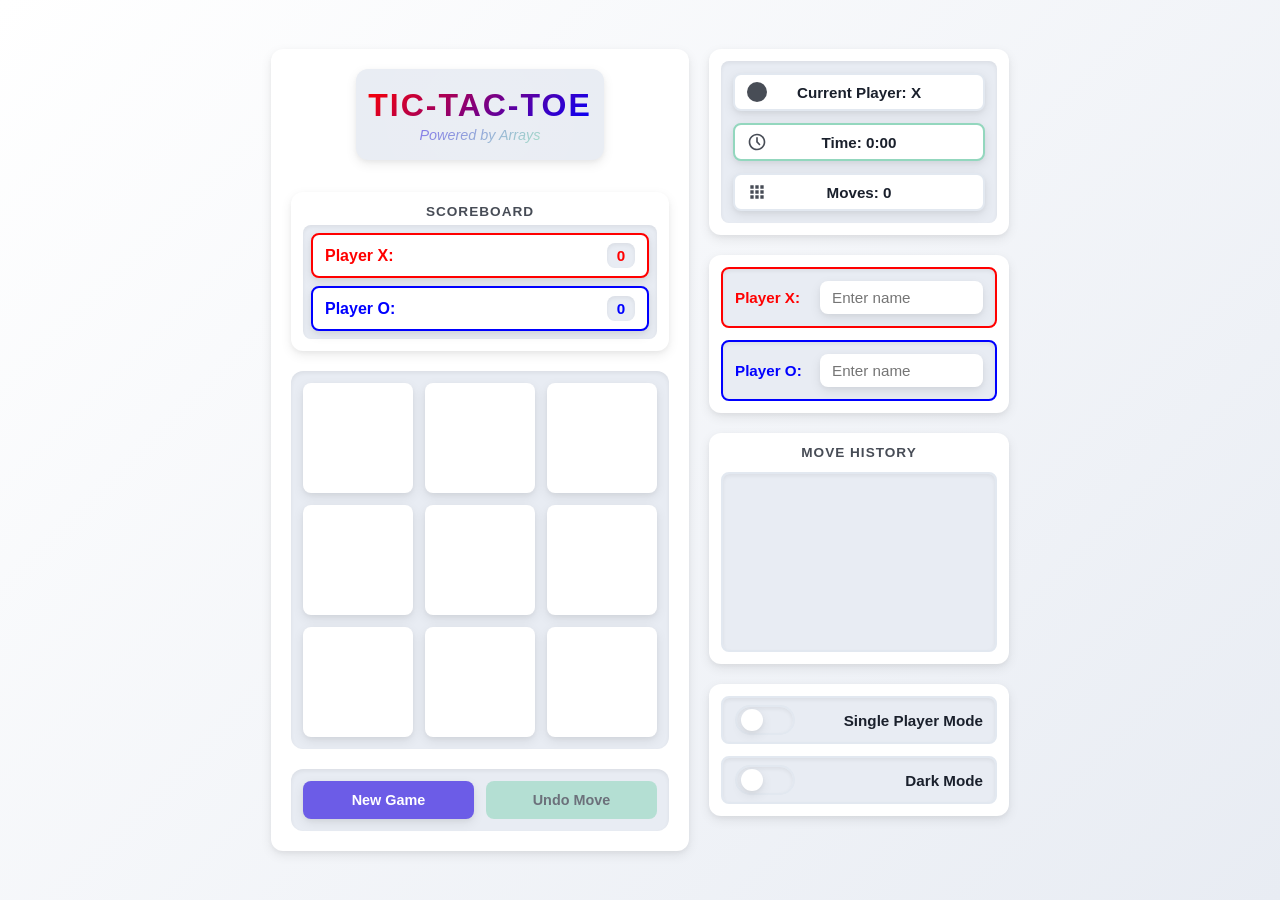
==== index.html @ 185754fc "Add files via upload" ====
<!DOCTYPE html>
<html lang="en">
<head>
    <meta charset="UTF-8">
    <meta name="viewport" content="width=device-width, initial-scale=1.0">
    <title>Modern Tic-Tac-Toe</title>
    <link rel="stylesheet" href="styles.css">
</head>
<body>
    <div class="container">
        <div class="game-area">
            <div class="title-container">
                <h1>TIC-TAC-TOE</h1>
                <p class="subtitle">Powered by Arrays</p>
            </div>
            
            <div class="player-info">
                <div class="score-board">
                    <h2 class="score-title">SCOREBOARD</h2>
                    <div class="score-container">
                        <div class="score x-score">X: <span id="x-score">0</span></div>
                        <div class="score o-score">O: <span id="o-score">0</span></div>
                    </div>
                </div>
            </div>

            <div class="game-board">
                <div class="board-row">
                    <button class="cell" data-index="0"></button>
                    <button class="cell" data-index="1"></button>
                    <button class="cell" data-index="2"></button>
                </div>
                <div class="board-row">
                    <button class="cell" data-index="3"></button>
                    <button class="cell" data-index="4"></button>
                    <button class="cell" data-index="5"></button>
                </div>
                <div class="board-row">
                    <button class="cell" data-index="6"></button>
                    <button class="cell" data-index="7"></button>
                    <button class="cell" data-index="8"></button>
                </div>
            </div>

            <div class="game-controls">
                <div class="control-buttons">
                    <button id="new-game" class="control-btn">New Game</button>
                    <button id="undo-move" class="control-btn" disabled>Undo Move</button>
                </div>
            </div>
        </div>

        <div class="side-panel">
            <div class="game-status">
                <div class="game-info">
                    <div id="current-player">Current Player: X</div>
                    <div id="timer">Time: 0:00</div>
                    <div id="moves">Moves: 0</div>
                </div>
            </div>

            <div class="player-names">
                <div class="player-input">
                    <label for="player-x">Player X:</label>
                    <input type="text" id="player-x" placeholder="Enter name">
                </div>
                <div class="player-input">
                    <label for="player-o">Player O:</label>
                    <input type="text" id="player-o" placeholder="Enter name">
                </div>
            </div>

            <div class="move-history">
                <h2>Move History</h2>
                <div id="history-text" class="history-container"></div>
            </div>

            <div class="game-mode">
                <div class="mode-switch">
                    <label class="switch">
                        <input type="checkbox" id="single-player-mode">
                        <span class="slider"></span>
                    </label>
                    <span>Single Player Mode</span>
                </div>
                <div class="mode-switch">
                    <label class="switch">
                        <input type="checkbox" id="theme-toggle">
                        <span class="slider"></span>
                    </label>
                    <span>Dark Mode</span>
                </div>
            </div>
        </div>
    </div>
    <script src="game.js"></script>
</body>
</html>
---- styles.css ----
:root {
    /* Light theme variables */
    --x-color: #FF0000; /* Bright Red */
    --o-color: #0000FF; /* Bright Blue */
    --bg-color: #E8ECF3;
    --frame-color: #FFFFFF;
    --text-color: #1A202C;
    --button-color: #6C5CE7;
    --button-hover: #5D4ED6;
    --accent-color: #93D7BE;
    --border-color: #E2E8F0;
    --shadow-color: rgba(108, 92, 231, 0.2);
    
    /* Spacing */
    --spacing-xs: 4px;
    --spacing-sm: 8px;
    --spacing-md: 12px;
    --spacing-lg: 16px;
    --spacing-xl: 20px;
    
    /* Borders */
    --border-width: 2px;
    --border-radius: 12px;
    --border-radius-sm: 8px;
    --border-radius-lg: 16px;
    
    /* Shadows with more depth */
    --shadow-main: 0 4px 12px rgba(0, 0, 0, 0.08), 0 2px 4px rgba(0, 0, 0, 0.04);
    --shadow-inner: inset 0 2px 4px rgba(0, 0, 0, 0.06);
    --shadow-hover: 0 6px 15px rgba(0, 0, 0, 0.1), 0 3px 6px rgba(0, 0, 0, 0.05);
    
    /* Other */
    --gradient-main: linear-gradient(135deg, var(--frame-color), var(--bg-color));
    --transition-main: all 0.3s ease;
}

[data-theme="dark"] {
    --bg-color: #0F172A;
    --frame-color: #1E293B;
    --text-color: #F8FAFC;
    --button-color: #6366F1;
    --button-hover: #4F46E5;
    --accent-color: #475569;
    --border-color: #334155;
    --shadow-color: rgba(0, 0, 0, 0.3);
    --shadow-main: 0 8px 20px var(--shadow-color);
    --shadow-inner: inset 0 2px 4px rgba(255, 255, 255, 0.05);
    --gradient-main: linear-gradient(135deg, var(--frame-color), var(--bg-color));
}

* {
    margin: 0;
    padding: 0;
    box-sizing: border-box;
    font-family: 'Helvetica', sans-serif;
}

body {
    background: var(--gradient-main);
    min-height: 100vh;
    display: flex;
    justify-content: center;
    align-items: center;
    padding: 20px;
    color: var(--text-color);
}

.container {
    display: flex;
    gap: var(--spacing-xl);
    padding: var(--spacing-xl);
}

/* Main Game Area */
.game-area {
    flex: 1;
    background-color: var(--frame-color);
    padding: var(--spacing-xl);
    border-radius: var(--border-radius);
    box-shadow: var(--shadow-main);
    display: flex;
    flex-direction: column;
    align-items: center;
    gap: var(--spacing-xl);
    min-width: 0;
}

/* Side Panel */
.side-panel {
    width: 300px;
    display: flex;
    flex-direction: column;
    gap: var(--spacing-xl);
    position: sticky;
    top: var(--container-padding);
}

.game-status, .move-history, .player-names {
    background: var(--frame-color);
    border-radius: var(--border-radius);
    padding: var(--spacing-md);
    box-shadow: var(--shadow-main);
}

/* Title Section */
.title-container {
    text-align: center;
    position: relative;
    padding: var(--spacing-lg) var(--spacing-md);
    margin-bottom: var(--spacing-md);
    background: var(--bg-color);
    border-radius: var(--border-radius);
    box-shadow: var(--shadow-main);
    overflow: hidden;
}

h1 {
    font-size: 2em;
    font-weight: 800;
    position: relative;
    text-transform: uppercase;
    margin: 0;
    padding: 2px 0;
    color: var(--text-color);
    letter-spacing: 2px;
    background: linear-gradient(135deg, var(--x-color), var(--o-color));
    -webkit-background-clip: text;
    background-clip: text;
    -webkit-text-fill-color: transparent;
    animation: gradient-move 5s ease infinite alternate;
}

.subtitle {
    font-size: 0.9em;
    font-style: italic;
    font-weight: 500;
    margin-top: var(--spacing-xxs);
    color: var(--text-color);
    opacity: 0.8;
    position: relative;
    display: inline-block;
    background: linear-gradient(135deg, var(--button-color), var(--accent-color));
    -webkit-background-clip: text;
    background-clip: text;
    -webkit-text-fill-color: transparent;
    animation: subtitle-fade 3s ease-in-out infinite alternate;
}

.title-container::before {
    content: '';
    position: absolute;
    top: -50%;
    left: -50%;
    width: 200%;
    height: 200%;
    background: radial-gradient(circle, rgba(255,255,255,0.1), transparent);
    animation: rotate-bg 10s linear infinite;
}

@keyframes gradient-move {
    0% { background-position: 0% 50%; }
    100% { background-position: 100% 50%; }
}

@keyframes rotate-bg {
    0% { transform: rotate(0deg); }
    100% { transform: rotate(360deg); }
}

@keyframes subtitle-fade {
    0% { opacity: 0.6; }
    100% { opacity: 1; }
}

/* Player Info Section */
.player-info {
    display: flex;
    flex-direction: column;
    gap: var(--panel-gap);
    width: 100%;
    max-width: 380px;
    align-items: center;
}

/* Player Names Section */
.player-names {
    display: flex;
    flex-direction: column;
    gap: var(--spacing-md);
    padding: var(--spacing-md);
    background: var(--frame-color);
    border-radius: var(--border-radius);
    box-shadow: var(--shadow-main);
}

.player-input {
    display: flex;
    align-items: center;
    padding: var(--spacing-md);
    background: var(--bg-color);
    border-radius: var(--border-radius-sm);
    box-shadow: var(--shadow-inner);
    border: 2px solid transparent;
    transition: var(--transition-main);
}

.player-input:first-child {
    border-color: var(--x-color);
}

.player-input:last-child {
    border-color: var(--o-color);
}

.player-input label {
    white-space: nowrap;
    font-weight: 600;
    min-width: 85px;
    font-size: 0.95em;
}

.player-input:first-child label {
    color: var(--x-color);
}

.player-input:last-child label {
    color: var(--o-color);
}

.player-input input {
    flex: 1;
    padding: var(--spacing-sm) var(--spacing-md);
    border: none;
    border-radius: var(--border-radius-sm);
    outline: none;
    transition: var(--transition-main);
    background-color: var(--frame-color);
    color: var(--text-color);
    font-size: 0.95em;
    min-width: 0;
    box-shadow: var(--shadow-main);
}

.player-input input:focus {
    box-shadow: 0 0 0 2px var(--button-color);
}

.player-input:first-child input:focus {
    box-shadow: 0 0 0 2px var(--x-color);
}

.player-input:last-child input:focus {
    box-shadow: 0 0 0 2px var(--o-color);
}

/* Score Board */
.score-board {
    background: var(--frame-color);
    border-radius: var(--border-radius);
    padding: var(--spacing-md);
    box-shadow: var(--shadow-main);
    width: 100%;
    max-width: 380px;
}

.score-title {
    text-align: center;
    font-size: 0.85em;
    font-weight: 600;
    margin-bottom: 6px;
    letter-spacing: 1px;
    color: var(--text-color);
    opacity: 0.8;
    text-transform: uppercase;
}

.score-container {
    display: flex;
    flex-direction: column;
    gap: var(--spacing-sm);
    background: var(--bg-color);
    padding: var(--spacing-sm);
    border-radius: var(--border-radius-sm);
    box-shadow: var(--shadow-inner);
}

.score {
    padding: var(--spacing-sm) var(--spacing-md);
    border-radius: var(--border-radius-sm);
    font-size: 16px;
    font-weight: bold;
    text-align: center;
    transition: var(--transition-main);
    background: #FFFFFF;
    box-shadow: var(--shadow-main);
    display: flex;
    align-items: center;
    justify-content: space-between;
    gap: var(--spacing-md);
    border: 2px solid;
}

.score span {
    background: var(--bg-color);
    padding: var(--spacing-xs) var(--spacing-sm);
    border-radius: var(--border-radius-sm);
    min-width: 28px;
    font-size: 0.95em;
    box-shadow: var(--shadow-inner);
}

.x-score {
    color: var(--x-color);
    border-color: var(--x-color);
}

.o-score {
    color: var(--o-color);
    border-color: var(--o-color);
}

.x-score:hover, .o-score:hover {
    transform: translateY(-1px);
    box-shadow: var(--shadow-hover);
}

/* Game Board */
.game-board {
    display: flex;
    flex-direction: column;
    gap: var(--spacing-md);
    width: 100%;
    max-width: 380px;
    padding: var(--spacing-md);
    background: var(--bg-color);
    border-radius: var(--border-radius);
    box-shadow: var(--shadow-inner);
}

.board-row {
    display: flex;
    gap: var(--spacing-md);
    justify-content: center;
}

.cell {
    width: 110px;
    height: 110px;
    border: none;
    background-color: var(--frame-color);
    border-radius: var(--border-radius-sm);
    font-size: 42px;
    font-weight: bold;
    cursor: pointer;
    transition: var(--transition-main);
    box-shadow: var(--shadow-main);
}

.cell:hover {
    transform: translateY(-2px);
    box-shadow: var(--shadow-hover);
    background-color: #FFFFFF;
    border: 2px solid var(--button-color);
}

.cell.x {
    color: var(--x-color);
    background: linear-gradient(135deg, #FFE8E8, #FFF);
    border: 2px solid var(--x-color);
}

.cell.o {
    color: var(--o-color);
    background: linear-gradient(135deg, #E8FFF8, #FFF);
    border: 2px solid var(--o-color);
}

/* Game Controls */
.game-controls {
    width: 100%;
    max-width: 380px;
    padding: var(--spacing-md);
    background: var(--bg-color);
    border-radius: var(--border-radius);
    box-shadow: var(--shadow-inner);
}

.control-buttons {
    display: grid;
    grid-template-columns: repeat(2, 1fr);
    gap: var(--spacing-md);
    width: 100%;
}

.control-btn {
    padding: var(--spacing-sm) var(--spacing-md);
    border: none;
    border-radius: var(--border-radius-sm);
    background-color: var(--button-color);
    color: white;
    font-weight: 600;
    cursor: pointer;
    transition: var(--transition-main);
    box-shadow: var(--shadow-main);
    width: 100%;
    text-align: center;
    white-space: nowrap;
    font-size: 0.9em;
    height: 38px;
    display: flex;
    align-items: center;
    justify-content: center;
}

.control-btn:nth-child(2) {
    background-color: var(--accent-color);
    color: var(--text-color);
}

.control-btn:hover:not(:disabled) {
    transform: translateY(-2px);
    box-shadow: var(--shadow-hover);
    background: var(--button-hover);
}

.control-btn:nth-child(2):hover:not(:disabled) {
    background: var(--accent-color);
    opacity: 0.9;
}

.control-btn:disabled {
    background: var(--accent-color);
    cursor: not-allowed;
    transform: none;
    box-shadow: none;
    opacity: 0.6;
}

/* Game Info */
.game-info {
    display: grid;
    grid-template-columns: 1fr;
    gap: var(--spacing-md);
    padding: var(--spacing-md);
    background: var(--bg-color);
    border-radius: var(--border-radius-sm);
    box-shadow: var(--shadow-inner);
}

#current-player, #timer, #moves {
    padding: var(--spacing-md);
    border-radius: var(--border-radius-sm);
    background: var(--frame-color);
    box-shadow: var(--shadow-main);
    font-weight: 600;
    color: var(--text-color);
    transition: var(--transition-main);
    font-size: 0.95em;
    text-align: center;
    height: 38px;
    display: flex;
    align-items: center;
    justify-content: center;
    gap: var(--spacing-md);
    border: 2px solid var(--border-color);
    position: relative;
}

#current-player::before {
    content: "";
    width: 20px;
    height: 20px;
    background-color: var(--button-color);
    border-radius: 50%;
    opacity: 0.8;
    position: absolute;
    left: var(--spacing-md);
}

#timer::before {
    content: "";
    width: 20px;
    height: 20px;
    background: var(--button-color);
    -webkit-mask: url('data:image/svg+xml,<svg xmlns="http://www.w3.org/2000/svg" viewBox="0 0 24 24"><path d="M12 2C6.5 2 2 6.5 2 12s4.5 10 10 10 10-4.5 10-10S17.5 2 12 2zm0 18c-4.4 0-8-3.6-8-8s3.6-8 8-8 8 3.6 8 8-3.6 8-8 8zm1-8.5V7c0-.6-.4-1-1-1s-1 .4-1 1v5c0 .3.1.5.3.7l3 3c.2.2.4.3.7.3.3 0 .5-.1.7-.3.4-.4.4-1 0-1.4L13 11.5z"/></svg>') center/contain;
    mask: url('data:image/svg+xml,<svg xmlns="http://www.w3.org/2000/svg" viewBox="0 0 24 24"><path d="M12 2C6.5 2 2 6.5 2 12s4.5 10 10 10 10-4.5 10-10S17.5 2 12 2zm0 18c-4.4 0-8-3.6-8-8s3.6-8 8-8 8 3.6 8 8-3.6 8-8 8zm1-8.5V7c0-.6-.4-1-1-1s-1 .4-1 1v5c0 .3.1.5.3.7l3 3c.2.2.4.3.7.3.3 0 .5-.1.7-.3.4-.4.4-1 0-1.4L13 11.5z"/></svg>') center/contain;
    opacity: 0.8;
    position: absolute;
    left: var(--spacing-md);
}

#moves::before {
    content: "";
    width: 20px;
    height: 20px;
    background: var(--button-color);
    -webkit-mask: url('data:image/svg+xml,<svg xmlns="http://www.w3.org/2000/svg" viewBox="0 0 24 24"><path d="M4 4h4v4H4V4zm6 0h4v4h-4V4zm6 0h4v4h-4V4zM4 10h4v4H4v-4zm6 0h4v4h-4v-4zm6 0h4v4h-4v-4zM4 16h4v4H4v-4zm6 0h4v4h-4v-4zm6 0h4v4h-4v-4z"/></svg>') center/contain;
    mask: url('data:image/svg+xml,<svg xmlns="http://www.w3.org/2000/svg" viewBox="0 0 24 24"><path d="M4 4h4v4H4V4zm6 0h4v4h-4V4zm6 0h4v4h-4V4zM4 10h4v4H4v-4zm6 0h4v4h-4v-4zm6 0h4v4h-4v-4zM4 16h4v4H4v-4zm6 0h4v4h-4v-4zm6 0h4v4h-4v-4z"/></svg>') center/contain;
    opacity: 0.8;
    position: absolute;
    left: var(--spacing-md);
}

#current-player.x-turn::before {
    background-color: var(--x-color);
    opacity: 1;
}

#current-player.o-turn::before {
    background-color: var(--o-color);
    opacity: 1;
}

/* Dark mode adjustments */
[data-theme="dark"] #current-player,
[data-theme="dark"] #timer,
[data-theme="dark"] #moves {
    background: var(--bg-color);
    border-color: var(--border-color);
}

[data-theme="dark"] #current-player.x-turn {
    border-color: var(--x-color);
}

[data-theme="dark"] #current-player.o-turn {
    border-color: var(--o-color);
}

/* Move History */
.move-history h2 {
    color: var(--text-color);
    margin-bottom: 10px;
    text-align: center;
    font-size: 0.85em;
    font-weight: 600;
    letter-spacing: 1px;
    text-transform: uppercase;
    opacity: 0.8;
}

.history-container {
    height: 180px;
    overflow-y: auto;
    padding: var(--spacing-md);
    background: var(--bg-color);
    border-radius: var(--border-radius-sm);
    box-shadow: var(--shadow-inner);
    margin-top: var(--spacing-md);
    white-space: pre-line;
    line-height: 1.5;
    font-size: 0.9em;
    min-height: 180px;
    border: 2px solid var(--border-color);
}

/* Switch Styles */
.switch {
    position: relative;
    display: inline-block;
    width: 60px;
    height: 30px;
}

.switch input {
    opacity: 0;
    width: 0;
    height: 0;
}

.slider {
    position: absolute;
    cursor: pointer;
    top: 0;
    left: 0;
    right: 0;
    bottom: 0;
    background: var(--bg-color);
    transition: .4s;
    border-radius: 34px;
    box-shadow: var(--shadow-inner);
    border: 2px solid var(--border-color);
}

.slider:before {
    position: absolute;
    content: "";
    height: 22px;
    width: 22px;
    left: 4px;
    background: var(--frame-color);
    transition: .4s;
    border-radius: 50%;
    box-shadow: var(--shadow-main);
    font-size: 16px;
    text-align: center;
    line-height: 22px;
    top: 50%;
    transform: translateY(-50%);
}

input:checked + .slider {
    background: linear-gradient(135deg, var(--button-color), var(--button-hover));
    border-color: var(--button-color);
}

input:checked + .slider:before {
    transform: translate(26px, -50%);
    content: "";
}

/* Responsive Design */
@media (max-width: 1024px) {
    .container {
        flex-direction: column;
        align-items: center;
        gap: var(--spacing-lg);
        padding: var(--spacing-lg);
    }
    
    .side-panel {
        width: 100%;
        max-width: 380px;
    }
    
    .game-area {
        width: 100%;
        max-width: 380px;
    }
}

@media (max-width: 480px) {
    :root {
        --spacing-xl: 14px;
        --spacing-lg: 12px;
        --spacing-md: 8px;
        --spacing-sm: 4px;
        --spacing-xs: 2px;
    }
    
    body {
        padding: 10px;
    }
    
    .container {
        padding: var(--spacing-md);
        gap: var(--spacing-md);
    }
    
    .cell {
        width: 80px;
        height: 80px;
        font-size: 32px;
    }

    h1 {
        font-size: 1.5em;
    }

    .subtitle {
        font-size: 0.8em;
    }

    .mode-switch {
        height: 42px;
        font-size: 0.9em;
    }

    .player-input {
        flex-direction: column;
        align-items: flex-start;
        gap: var(--spacing-xs);
    }

    .player-input label {
        min-width: auto;
    }

    .player-input input {
        width: 100%;
    }

    .control-btn {
        height: 34px;
        font-size: 0.85em;
    }

    .history-container {
        height: 150px;
        min-height: 150px;
    }
}

@media (max-width: 360px) {
    .cell {
        width: 70px;
        height: 70px;
        font-size: 28px;
    }

    .control-buttons {
        grid-template-columns: 1fr;
    }

    .score {
        font-size: 14px;
    }

    #current-player, #timer, #moves {
        font-size: 0.85em;
        height: 34px;
    }
}

/* Touch device optimizations */
@media (hover: none) {
    .cell:hover {
        transform: none;
        box-shadow: var(--shadow-main);
    }

    .control-btn:hover:not(:disabled) {
        transform: none;
    }
}

.theme-switch {
    display: flex;
    align-items: center;
    gap: 10px;
    margin-bottom: 10px;
}

.theme-switch span {
    color: var(--text-color);
    font-size: 14px;
}

/* Dark mode specific overrides */
[data-theme="dark"] .cell {
    background-color: #334155;
}

[data-theme="dark"] .cell:hover {
    background-color: #475569;
}

[data-theme="dark"] .cell.x {
    background: linear-gradient(135deg, rgba(255, 0, 0, 0.15), #334155);
}

[data-theme="dark"] .cell.o {
    background: linear-gradient(135deg, rgba(0, 0, 255, 0.15), #334155);
}

[data-theme="dark"] .player-input input {
    background-color: #334155;
    border-color: #475569;
    color: #F8FAFC;
}

[data-theme="dark"] .player-input input:hover,
[data-theme="dark"] .player-input input:focus {
    background-color: #475569;
    border-color: var(--button-color);
}

[data-theme="dark"] .history-container {
    background-color: #334155;
    color: #F8FAFC;
}

[data-theme="dark"] h1 {
    background: linear-gradient(135deg, #F8FAFC, #CBD5E1);
    -webkit-background-clip: text;
    background-clip: text;
    -webkit-text-fill-color: transparent;
}

[data-theme="dark"] .game-info {
    background-color: #1E293B;
}

[data-theme="dark"] #current-player,
[data-theme="dark"] #timer {
    background-color: #334155;
    border-color: #475569;
    color: #F8FAFC;
}

[data-theme="dark"] .score {
    background-color: #334155;
}

[data-theme="dark"] .score span {
    background: linear-gradient(135deg, #475569, #334155);
    color: #F8FAFC;
}

.game-status {
    display: flex;
    flex-direction: column;
    gap: var(--spacing-md);
    padding: var(--spacing-md);
    background: var(--frame-color);
    border-radius: var(--border-radius);
    box-shadow: var(--shadow-main);
}

.game-info {
    display: flex;
    flex-direction: column;
    gap: var(--spacing-md);
    padding: var(--spacing-md);
    background: var(--bg-color);
    border-radius: var(--border-radius-sm);
    box-shadow: var(--shadow-inner);
}

.game-mode {
    background: var(--frame-color);
    border-radius: var(--border-radius);
    padding: var(--spacing-md);
    box-shadow: var(--shadow-main);
    display: flex;
    flex-direction: column;
    gap: var(--spacing-md);
}

.mode-switch {
    display: flex;
    align-items: center;
    justify-content: space-between;
    padding: var(--spacing-md);
    background: var(--bg-color);
    border-radius: var(--border-radius-sm);
    box-shadow: var(--shadow-inner);
    color: var(--text-color);
    font-weight: 600;
    font-size: 0.95em;
    position: relative;
    overflow: hidden;
    border: 2px solid var(--border-color);
    height: 48px;
}

[data-theme="dark"] .mode-switch {
    background: var(--bg-color);
    border-color: var(--button-color);
    color: var(--text-color);
}

#current-player, #timer {
    padding: var(--spacing-md);
    border-radius: var(--border-radius-sm);
    background: var(--frame-color);
    box-shadow: var(--shadow-main);
    font-weight: 600;
    color: var(--text-color);
    transition: var(--transition-main);
    font-size: 0.95em;
    text-align: center;
    height: 38px;
    display: flex;
    align-items: center;
    justify-content: center;
    border: 2px solid var(--border-color);
}

#current-player.x-turn {
    border-color: var(--x-color);
    color: var(--x-color);
}

#current-player.o-turn {
    border-color: var(--o-color);
    color: var(--o-color);
}

#timer {
    border-color: var(--accent-color);
    color: var(--text-color);
}

/* Dark mode adjustments */
[data-theme="dark"] .mode-switch {
    background: var(--bg-color);
    border-color: var(--button-color);
}

[data-theme="dark"] #current-player,
[data-theme="dark"] #timer {
    background: var(--bg-color);
    color: var(--text-color);
}

[data-theme="dark"] #current-player.x-turn {
    color: var(--x-color);
}

[data-theme="dark"] #current-player.o-turn {
    color: var(--o-color);
}

/* Dark mode adjustments */
[data-theme="dark"] .mode-switch,
[data-theme="dark"] #current-player,
[data-theme="dark"] #timer,
[data-theme="dark"] .history-container {
    background: var(--bg-color);
    border-color: var(--border-color);
}

[data-theme="dark"] .slider {
    background: var(--bg-color);
    border-color: var(--border-color);
}

#current-player::before, #timer::before, #moves::before {
    background-color: var(--text-color);
}

[data-theme="dark"] .subtitle {
    background: linear-gradient(135deg, #6366F1, #475569);
    -webkit-background-clip: text;
    background-clip: text;
    -webkit-text-fill-color: transparent;
}
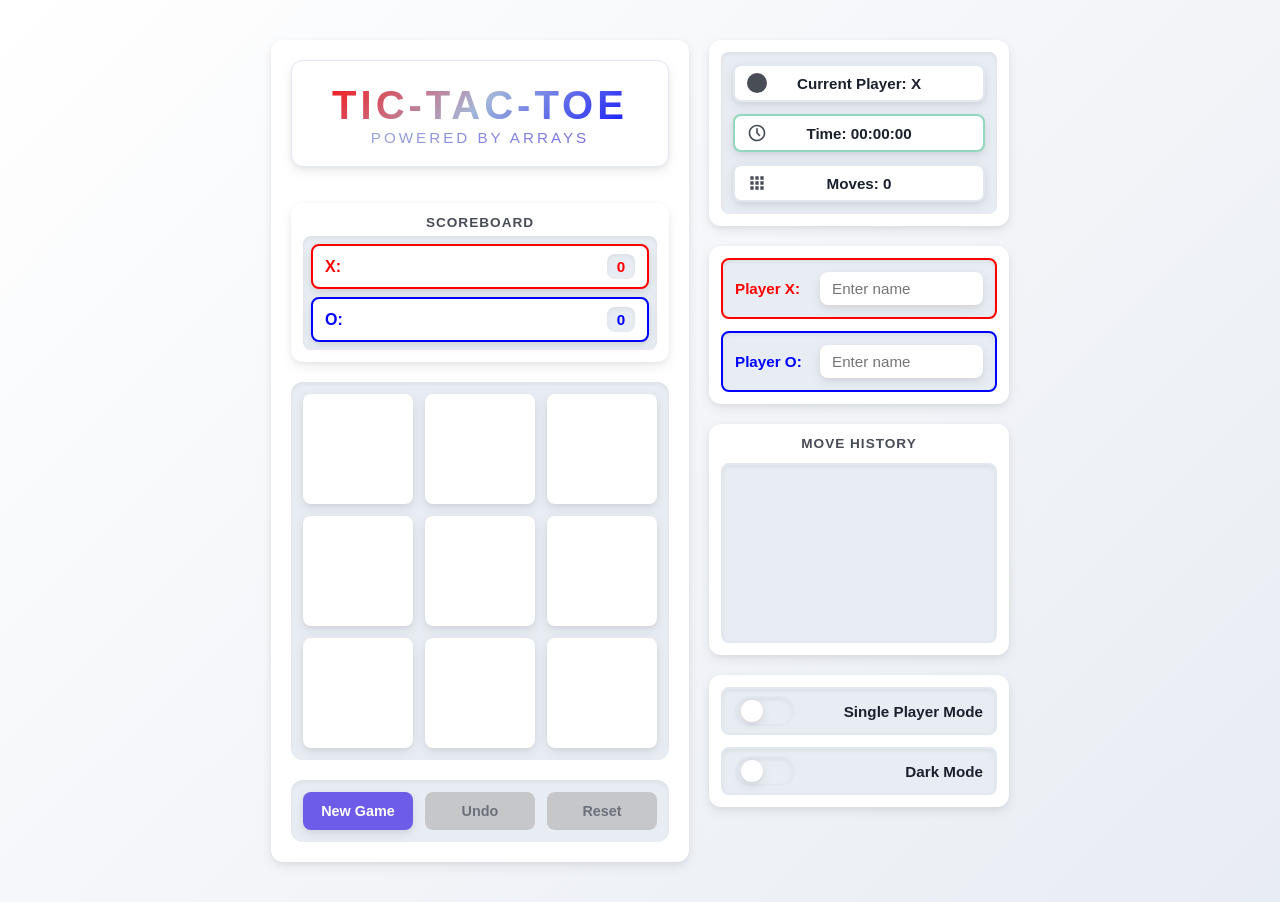
==== commit 9d4a1381: "Add files via upload" ====
--- a/index.html
+++ b/index.html
@@ -3,8 +3,9 @@
 <head>
     <meta charset="UTF-8">
     <meta name="viewport" content="width=device-width, initial-scale=1.0">
-    <title>Modern Tic-Tac-Toe</title>
+    <title>XOXO.array</title>
     <link rel="stylesheet" href="styles.css">
+    <link rel="icon" href="data:image/svg+xml,<svg xmlns='http://www.w3.org/2000/svg' viewBox='0 0 24 24'><path d='M4 4h4v4H4V4zm6 0h4v4h-4V4zm6 0h4v4h-4V4zM4 10h4v4H4v-4zm6 0h4v4h-4v-4zm6 0h4v4h-4v-4zM4 16h4v4H4v-4zm6 0h4v4h-4V4zm6 0h4v4h-4V4z'/></svg>" type="image/svg+xml">
 </head>
 <body>
     <div class="container">
@@ -45,7 +46,8 @@
             <div class="game-controls">
                 <div class="control-buttons">
                     <button id="new-game" class="control-btn">New Game</button>
-                    <button id="undo-move" class="control-btn" disabled>Undo Move</button>
+                    <button id="undo-move" class="control-btn" disabled>Undo</button>
+                    <button id="reset-stats" class="control-btn" disabled>Reset</button>
                 </div>
             </div>
         </div>
@@ -54,7 +56,7 @@
             <div class="game-status">
                 <div class="game-info">
                     <div id="current-player">Current Player: X</div>
-                    <div id="timer">Time: 0:00</div>
+                    <div id="timer">Time: 00:00:00</div>
                     <div id="moves">Moves: 0</div>
                 </div>
             </div>
@@ -94,5 +96,17 @@
         </div>
     </div>
     <script src="game.js"></script>
+    <script>
+        function updateFavicon() {
+            const favicon = document.querySelector("link[rel='icon']");
+            favicon.href = "data:image/svg+xml,<svg xmlns='http://www.w3.org/2000/svg' viewBox='0 0 24 24'><path fill='%236C5CE7' d='M4 4h4v4H4V4zm6 0h4v4h-4V4zm6 0h4v4h-4V4zM4 10h4v4H4v-4zm6 0h4v4h-4v-4zm6 0h4v4h-4v-4zM4 16h4v4H4v-4zm6 0h4v4h-4V4zm6 0h4v4h-4V4z'/></svg>";
+        }
+
+        const themeToggle = document.getElementById('theme-toggle');
+        themeToggle.addEventListener('change', updateFavicon);
+
+        // Set initial favicon
+        updateFavicon();
+    </script>
 </body>
 </html> 
--- a/styles.css
+++ b/styles.css
@@ -106,71 +106,67 @@
 .title-container {
     text-align: center;
     position: relative;
-    padding: var(--spacing-lg) var(--spacing-md);
-    margin-bottom: var(--spacing-md);
-    background: var(--bg-color);
+    padding: var(--spacing-xl) var(--spacing-lg);
+    margin: 0 auto var(--spacing-lg);
+    background: var(--frame-color);
     border-radius: var(--border-radius);
     box-shadow: var(--shadow-main);
-    overflow: hidden;
+    max-width: 380px;
+    width: 100%;
+    border: 1px solid var(--border-color);
 }
 
 h1 {
-    font-size: 2em;
-    font-weight: 800;
-    position: relative;
+    font-size: 2.5em;
+    font-weight: 900;
     text-transform: uppercase;
     margin: 0;
-    padding: 2px 0;
-    color: var(--text-color);
-    letter-spacing: 2px;
-    background: linear-gradient(135deg, var(--x-color), var(--o-color));
+    padding: 0;
+    letter-spacing: 4px;
+    background: linear-gradient(135deg, 
+        var(--x-color) 0%, 
+        #A3B8D9 50%, 
+        var(--o-color) 100%
+    );
     -webkit-background-clip: text;
     background-clip: text;
     -webkit-text-fill-color: transparent;
-    animation: gradient-move 5s ease infinite alternate;
+    line-height: 1.2;
 }
 
 .subtitle {
-    font-size: 0.9em;
-    font-style: italic;
+    font-size: 0.95em;
     font-weight: 500;
-    margin-top: var(--spacing-xxs);
-    color: var(--text-color);
-    opacity: 0.8;
-    position: relative;
-    display: inline-block;
-    background: linear-gradient(135deg, var(--button-color), var(--accent-color));
+    background: linear-gradient(135deg, #A3B8D9, var(--button-color));
     -webkit-background-clip: text;
     background-clip: text;
     -webkit-text-fill-color: transparent;
-    animation: subtitle-fade 3s ease-in-out infinite alternate;
-}
-
-.title-container::before {
-    content: '';
-    position: absolute;
-    top: -50%;
-    left: -50%;
-    width: 200%;
-    height: 200%;
-    background: radial-gradient(circle, rgba(255,255,255,0.1), transparent);
-    animation: rotate-bg 10s linear infinite;
-}
-
-@keyframes gradient-move {
-    0% { background-position: 0% 50%; }
-    100% { background-position: 100% 50%; }
-}
-
-@keyframes rotate-bg {
-    0% { transform: rotate(0deg); }
-    100% { transform: rotate(360deg); }
-}
-
-@keyframes subtitle-fade {
-    0% { opacity: 0.6; }
-    100% { opacity: 1; }
-}
+    letter-spacing: 3px;
+    text-transform: uppercase;
+}
+
+/* Dark mode title adjustments */
+[data-theme="dark"] h1 {
+    background: linear-gradient(135deg, 
+        var(--x-color) 0%, 
+        #A3B8D9 50%, 
+        var(--o-color) 100%
+    );
+    -webkit-background-clip: text;
+    background-clip: text;
+    -webkit-text-fill-color: transparent;
+}
+
+[data-theme="dark"] .subtitle {
+    background: linear-gradient(135deg, #A3B8D9, var(--button-color));
+    -webkit-background-clip: text;
+    background-clip: text;
+    -webkit-text-fill-color: transparent;
+}
+
+/* Remove all animation keyframes */
+@keyframes gradient-move { }
+@keyframes subtitle-fade { }
 
 /* Player Info Section */
 .player-info {
@@ -253,7 +249,7 @@
     box-shadow: 0 0 0 2px var(--o-color);
 }
 
-/* Score Board */
+/* Scoreboard Styles */
 .score-board {
     background: var(--frame-color);
     border-radius: var(--border-radius);
@@ -387,7 +383,7 @@
 
 .control-buttons {
     display: grid;
-    grid-template-columns: repeat(2, 1fr);
+    grid-template-columns: repeat(3, 1fr);
     gap: var(--spacing-md);
     width: 100%;
 }
@@ -412,9 +408,15 @@
     justify-content: center;
 }
 
-.control-btn:nth-child(2) {
+.control-btn:nth-child(2), .control-btn:nth-child(3) {
     background-color: var(--accent-color);
     color: var(--text-color);
+}
+
+.control-btn:nth-child(2):hover:not(:disabled),
+.control-btn:nth-child(3):hover:not(:disabled) {
+    background: var(--accent-color);
+    opacity: 0.9;
 }
 
 .control-btn:hover:not(:disabled) {
@@ -423,13 +425,8 @@
     background: var(--button-hover);
 }
 
-.control-btn:nth-child(2):hover:not(:disabled) {
-    background: var(--accent-color);
-    opacity: 0.9;
-}
-
 .control-btn:disabled {
-    background: var(--accent-color);
+    background: #B0B0B0; /* Gray color for disabled state */
     cursor: not-allowed;
     transform: none;
     box-shadow: none;
@@ -618,68 +615,38 @@
         padding: var(--spacing-lg);
     }
     
-    .side-panel {
+    .side-panel, .game-area {
         width: 100%;
         max-width: 380px;
     }
-    
-    .game-area {
-        width: 100%;
-        max-width: 380px;
-    }
-}
-
-@media (max-width: 480px) {
-    :root {
-        --spacing-xl: 14px;
-        --spacing-lg: 12px;
-        --spacing-md: 8px;
-        --spacing-sm: 4px;
-        --spacing-xs: 2px;
-    }
-    
-    body {
-        padding: 10px;
-    }
-    
+}
+
+@media (max-width: 768px) {
     .container {
         padding: var(--spacing-md);
         gap: var(--spacing-md);
     }
-    
+
+    .title-container {
+        padding: var(--spacing-lg) var(--spacing-md);
+    }
+
+    h1 {
+        font-size: 2em;
+        letter-spacing: 3px;
+    }
+
+    .subtitle {
+        font-size: 0.9em;
+        letter-spacing: 1.5px;
+    }
+
     .cell {
         width: 80px;
         height: 80px;
         font-size: 32px;
     }
 
-    h1 {
-        font-size: 1.5em;
-    }
-
-    .subtitle {
-        font-size: 0.8em;
-    }
-
-    .mode-switch {
-        height: 42px;
-        font-size: 0.9em;
-    }
-
-    .player-input {
-        flex-direction: column;
-        align-items: flex-start;
-        gap: var(--spacing-xs);
-    }
-
-    .player-input label {
-        min-width: auto;
-    }
-
-    .player-input input {
-        width: 100%;
-    }
-
     .control-btn {
         height: 34px;
         font-size: 0.85em;
@@ -691,7 +658,7 @@
     }
 }
 
-@media (max-width: 360px) {
+@media (max-width: 480px) {
     .cell {
         width: 70px;
         height: 70px;
@@ -709,6 +676,16 @@
     #current-player, #timer, #moves {
         font-size: 0.85em;
         height: 34px;
+    }
+
+    h1 {
+        font-size: 1.8em;
+        letter-spacing: 2px;
+    }
+
+    .subtitle {
+        font-size: 0.8em;
+        letter-spacing: 1px;
     }
 }
 
@@ -771,7 +748,11 @@
 }
 
 [data-theme="dark"] h1 {
-    background: linear-gradient(135deg, #F8FAFC, #CBD5E1);
+    background: linear-gradient(135deg, 
+        var(--x-color) 0%, 
+        #A3B8D9 50%, 
+        var(--o-color) 100%
+    );
     -webkit-background-clip: text;
     background-clip: text;
     -webkit-text-fill-color: transparent;
@@ -925,4 +906,23 @@
     -webkit-background-clip: text;
     background-clip: text;
     -webkit-text-fill-color: transparent;
+}
+
+/* Dark mode title adjustments */
+[data-theme="dark"] h1 {
+    background: linear-gradient(135deg, 
+        var(--x-color) 0%, 
+        #A3B8D9 50%, 
+        var(--o-color) 100%
+    );
+    -webkit-background-clip: text;
+    background-clip: text;
+    -webkit-text-fill-color: transparent;
+}
+
+[data-theme="dark"] .subtitle {
+    background: linear-gradient(135deg, #A3B8D9, var(--button-color));
+    -webkit-background-clip: text;
+    background-clip: text;
+    -webkit-text-fill-color: transparent;
 } 
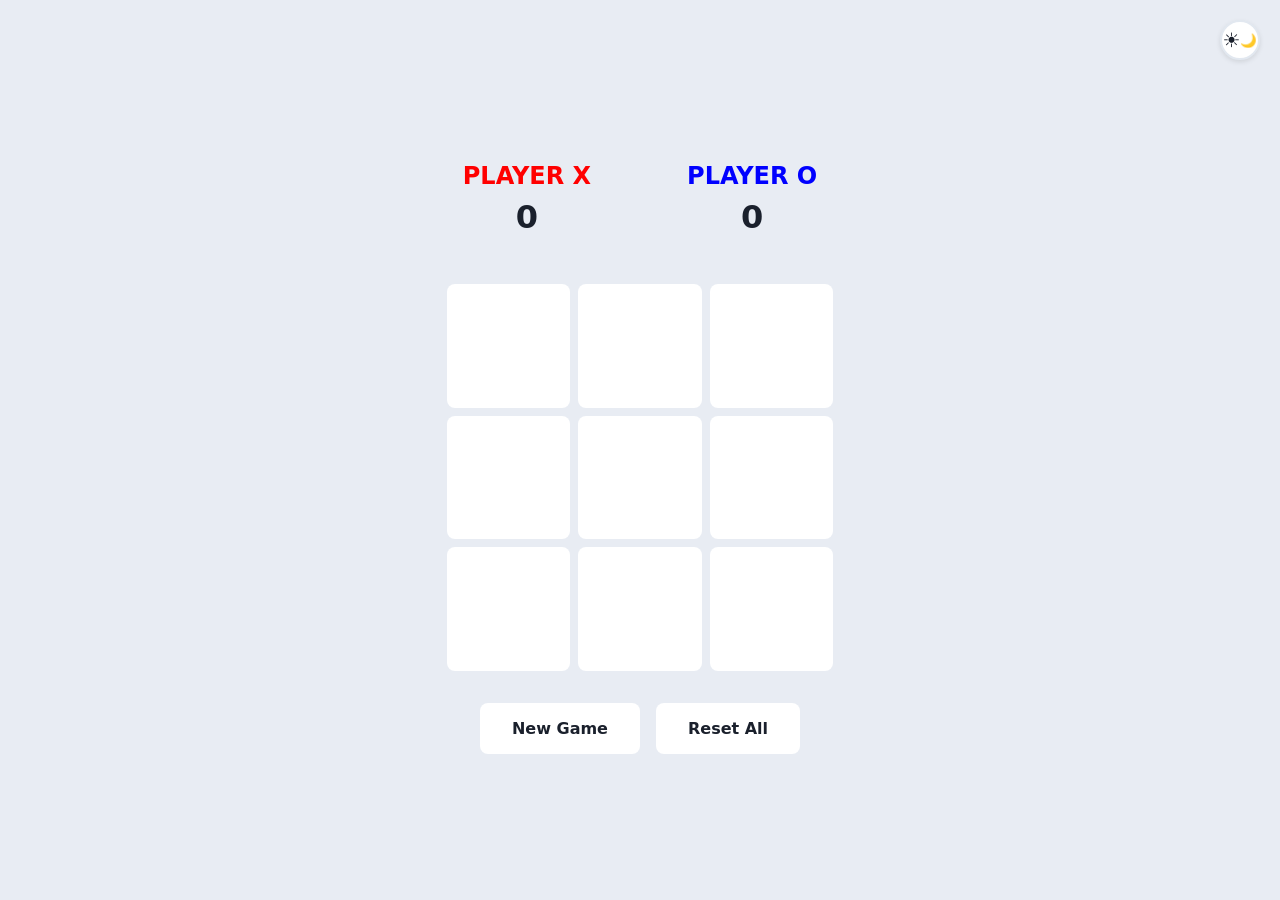
==== commit 3fed520c: "feat: scaffold simple tic-tac-toe board" ====
--- a/index.html
+++ b/index.html
@@ -3,110 +3,41 @@
 <head>
     <meta charset="UTF-8">
     <meta name="viewport" content="width=device-width, initial-scale=1.0">
-    <title>XOXO.array</title>
+    <title>XO.array</title>
+    <link rel="icon" href="data:image/svg+xml,<svg xmlns='http://www.w3.org/2000/svg' viewBox='0 0 100 100'><text y='.9em' font-size='90'>⭕</text></svg>">
     <link rel="stylesheet" href="styles.css">
-    <link rel="icon" href="data:image/svg+xml,<svg xmlns='http://www.w3.org/2000/svg' viewBox='0 0 24 24'><path d='M4 4h4v4H4V4zm6 0h4v4h-4V4zm6 0h4v4h-4V4zM4 10h4v4H4v-4zm6 0h4v4h-4v-4zm6 0h4v4h-4v-4zM4 16h4v4H4v-4zm6 0h4v4h-4V4zm6 0h4v4h-4V4z'/></svg>" type="image/svg+xml">
 </head>
 <body>
+    <button id="theme-toggle" class="theme-toggle">🌙</button>
     <div class="container">
-        <div class="game-area">
-            <div class="title-container">
-                <h1>TIC-TAC-TOE</h1>
-                <p class="subtitle">Powered by Arrays</p>
+        <div class="score-board">
+            <div class="player-score">
+                <h2 class="player-x">PLAYER X</h2>
+                <span id="x-score">0</span>
             </div>
-            
-            <div class="player-info">
-                <div class="score-board">
-                    <h2 class="score-title">SCOREBOARD</h2>
-                    <div class="score-container">
-                        <div class="score x-score">X: <span id="x-score">0</span></div>
-                        <div class="score o-score">O: <span id="o-score">0</span></div>
-                    </div>
-                </div>
-            </div>
-
-            <div class="game-board">
-                <div class="board-row">
-                    <button class="cell" data-index="0"></button>
-                    <button class="cell" data-index="1"></button>
-                    <button class="cell" data-index="2"></button>
-                </div>
-                <div class="board-row">
-                    <button class="cell" data-index="3"></button>
-                    <button class="cell" data-index="4"></button>
-                    <button class="cell" data-index="5"></button>
-                </div>
-                <div class="board-row">
-                    <button class="cell" data-index="6"></button>
-                    <button class="cell" data-index="7"></button>
-                    <button class="cell" data-index="8"></button>
-                </div>
-            </div>
-
-            <div class="game-controls">
-                <div class="control-buttons">
-                    <button id="new-game" class="control-btn">New Game</button>
-                    <button id="undo-move" class="control-btn" disabled>Undo</button>
-                    <button id="reset-stats" class="control-btn" disabled>Reset</button>
-                </div>
+            <div class="player-score">
+                <h2 class="player-o">PLAYER O</h2>
+                <span id="o-score">0</span>
             </div>
         </div>
 
-        <div class="side-panel">
-            <div class="game-status">
-                <div class="game-info">
-                    <div id="current-player">Current Player: X</div>
-                    <div id="timer">Time: 00:00:00</div>
-                    <div id="moves">Moves: 0</div>
-                </div>
-            </div>
+        <div class="game-board">
+            <div class="cell" data-index="0"></div>
+            <div class="cell" data-index="1"></div>
+            <div class="cell" data-index="2"></div>
+            <div class="cell" data-index="3"></div>
+            <div class="cell" data-index="4"></div>
+            <div class="cell" data-index="5"></div>
+            <div class="cell" data-index="6"></div>
+            <div class="cell" data-index="7"></div>
+            <div class="cell" data-index="8"></div>
+        </div>
 
-            <div class="player-names">
-                <div class="player-input">
-                    <label for="player-x">Player X:</label>
-                    <input type="text" id="player-x" placeholder="Enter name">
-                </div>
-                <div class="player-input">
-                    <label for="player-o">Player O:</label>
-                    <input type="text" id="player-o" placeholder="Enter name">
-                </div>
-            </div>
-
-            <div class="move-history">
-                <h2>Move History</h2>
-                <div id="history-text" class="history-container"></div>
-            </div>
-
-            <div class="game-mode">
-                <div class="mode-switch">
-                    <label class="switch">
-                        <input type="checkbox" id="single-player-mode">
-                        <span class="slider"></span>
-                    </label>
-                    <span>Single Player Mode</span>
-                </div>
-                <div class="mode-switch">
-                    <label class="switch">
-                        <input type="checkbox" id="theme-toggle">
-                        <span class="slider"></span>
-                    </label>
-                    <span>Dark Mode</span>
-                </div>
-            </div>
+        <div class="button-group">
+            <button id="reset-button">New Game</button>
+            <button id="reset-all-button">Reset All</button>
         </div>
     </div>
-    <script src="game.js"></script>
-    <script>
-        function updateFavicon() {
-            const favicon = document.querySelector("link[rel='icon']");
-            favicon.href = "data:image/svg+xml,<svg xmlns='http://www.w3.org/2000/svg' viewBox='0 0 24 24'><path fill='%236C5CE7' d='M4 4h4v4H4V4zm6 0h4v4h-4V4zm6 0h4v4h-4V4zM4 10h4v4H4v-4zm6 0h4v4h-4v-4zm6 0h4v4h-4v-4zM4 16h4v4H4v-4zm6 0h4v4h-4V4zm6 0h4v4h-4V4z'/></svg>";
-        }
-
-        const themeToggle = document.getElementById('theme-toggle');
-        themeToggle.addEventListener('change', updateFavicon);
-
-        // Set initial favicon
-        updateFavicon();
-    </script>
+    <script src="script.js"></script>
 </body>
 </html> 
--- a/styles.css
+++ b/styles.css
@@ -1,5 +1,4 @@
 :root {
-    /* Light theme variables */
     --x-color: #FF0000; /* Bright Red */
     --o-color: #0000FF; /* Bright Blue */
     --bg-color: #E8ECF3;
@@ -10,31 +9,27 @@
     --accent-color: #93D7BE;
     --border-color: #E2E8F0;
     --shadow-color: rgba(108, 92, 231, 0.2);
-    
-    /* Spacing */
-    --spacing-xs: 4px;
-    --spacing-sm: 8px;
-    --spacing-md: 12px;
-    --spacing-lg: 16px;
-    --spacing-xl: 20px;
-    
-    /* Borders */
-    --border-width: 2px;
-    --border-radius: 12px;
-    --border-radius-sm: 8px;
-    --border-radius-lg: 16px;
-    
-    /* Shadows with more depth */
-    --shadow-main: 0 4px 12px rgba(0, 0, 0, 0.08), 0 2px 4px rgba(0, 0, 0, 0.04);
-    --shadow-inner: inset 0 2px 4px rgba(0, 0, 0, 0.06);
-    --shadow-hover: 0 6px 15px rgba(0, 0, 0, 0.1), 0 3px 6px rgba(0, 0, 0, 0.05);
-    
-    /* Other */
-    --gradient-main: linear-gradient(135deg, var(--frame-color), var(--bg-color));
+    --border-radius: 8px;
     --transition-main: all 0.3s ease;
 }
 
-[data-theme="dark"] {
+* {
+    margin: 0;
+    padding: 0;
+    box-sizing: border-box;
+    font-family: system-ui, -apple-system, BlinkMacSystemFont, 'Segoe UI', Roboto, 'Helvetica Neue', Arial, sans-serif;
+}
+
+body {
+    background-color: var(--bg-color);
+    color: var(--text-color);
+    min-height: 100vh;
+    display: flex;
+    justify-content: center;
+    align-items: center;
+}
+
+body.dark-mode {
     --bg-color: #0F172A;
     --frame-color: #1E293B;
     --text-color: #F8FAFC;
@@ -43,886 +38,142 @@
     --accent-color: #475569;
     --border-color: #334155;
     --shadow-color: rgba(0, 0, 0, 0.3);
-    --shadow-main: 0 8px 20px var(--shadow-color);
-    --shadow-inner: inset 0 2px 4px rgba(255, 255, 255, 0.05);
-    --gradient-main: linear-gradient(135deg, var(--frame-color), var(--bg-color));
 }
 
-* {
-    margin: 0;
-    padding: 0;
-    box-sizing: border-box;
-    font-family: 'Helvetica', sans-serif;
+.container {
+    padding: 2rem;
+    text-align: center;
 }
 
-body {
-    background: var(--gradient-main);
-    min-height: 100vh;
+.score-board {
+    display: flex;
+    justify-content: center;
+    gap: 4rem;
+    margin-bottom: 2rem;
+}
+
+.player-score {
+    padding: 1rem;
+}
+
+.player-x {
+    color: var(--x-color);
+}
+
+.player-o {
+    color: var(--o-color);
+}
+
+#x-score, #o-score {
+    font-size: 2rem;
+    font-weight: bold;
+    display: block;
+    margin-top: 0.5rem;
+}
+
+.game-board {
+    display: grid;
+    grid-template-columns: repeat(3, 1fr);
+    gap: 0.5rem;
+    margin: 2rem auto;
+    max-width: 400px;
+}
+
+.cell {
+    background-color: var(--frame-color);
+    aspect-ratio: 1;
     display: flex;
     justify-content: center;
     align-items: center;
-    padding: 20px;
-    color: var(--text-color);
+    font-size: 2.5rem;
+    font-weight: bold;
+    cursor: pointer;
+    transition: background-color 0.3s ease;
+    border-radius: var(--border-radius);
 }
 
-.container {
-    display: flex;
-    gap: var(--spacing-xl);
-    padding: var(--spacing-xl);
+.cell:hover {
+    background-color: var(--button-hover);
 }
 
-/* Main Game Area */
-.game-area {
-    flex: 1;
-    background-color: var(--frame-color);
-    padding: var(--spacing-xl);
-    border-radius: var(--border-radius);
-    box-shadow: var(--shadow-main);
-    display: flex;
-    flex-direction: column;
-    align-items: center;
-    gap: var(--spacing-xl);
-    min-width: 0;
+.cell.x {
+    color: #E74C3C;
 }
 
-/* Side Panel */
-.side-panel {
-    width: 300px;
-    display: flex;
-    flex-direction: column;
-    gap: var(--spacing-xl);
-    position: sticky;
-    top: var(--container-padding);
+.cell.o {
+    color: #2ECC71;
 }
 
-.game-status, .move-history, .player-names {
-    background: var(--frame-color);
-    border-radius: var(--border-radius);
-    padding: var(--spacing-md);
-    box-shadow: var(--shadow-main);
+.button-group {
+    display: flex;
+    gap: 1rem;
+    justify-content: center;
+    margin-top: 2rem;
 }
 
-/* Title Section */
-.title-container {
-    text-align: center;
-    position: relative;
-    padding: var(--spacing-xl) var(--spacing-lg);
-    margin: 0 auto var(--spacing-lg);
-    background: var(--frame-color);
+#reset-button,
+#reset-all-button {
+    background-color: var(--frame-color);
+    color: var(--text-color);
+    border: none;
+    padding: 1rem 2rem;
+    font-size: 1rem;
+    font-weight: bold;
+    cursor: pointer;
+    transition: background-color 0.3s ease;
     border-radius: var(--border-radius);
-    box-shadow: var(--shadow-main);
-    max-width: 380px;
-    width: 100%;
-    border: 1px solid var(--border-color);
 }
 
-h1 {
-    font-size: 2.5em;
-    font-weight: 900;
-    text-transform: uppercase;
-    margin: 0;
-    padding: 0;
-    letter-spacing: 4px;
-    background: linear-gradient(135deg, 
-        var(--x-color) 0%, 
-        #A3B8D9 50%, 
-        var(--o-color) 100%
-    );
-    -webkit-background-clip: text;
-    background-clip: text;
-    -webkit-text-fill-color: transparent;
-    line-height: 1.2;
+#reset-button:hover,
+#reset-all-button:hover {
+    background-color: var(--button-hover);
 }
 
-.subtitle {
-    font-size: 0.95em;
-    font-weight: 500;
-    background: linear-gradient(135deg, #A3B8D9, var(--button-color));
-    -webkit-background-clip: text;
-    background-clip: text;
-    -webkit-text-fill-color: transparent;
-    letter-spacing: 3px;
-    text-transform: uppercase;
+/* Animation for winning cells */
+@keyframes winner {
+    0% { transform: scale(1); }
+    50% { transform: scale(1.1); }
+    100% { transform: scale(1); }
 }
 
-/* Dark mode title adjustments */
-[data-theme="dark"] h1 {
-    background: linear-gradient(135deg, 
-        var(--x-color) 0%, 
-        #A3B8D9 50%, 
-        var(--o-color) 100%
-    );
-    -webkit-background-clip: text;
-    background-clip: text;
-    -webkit-text-fill-color: transparent;
+.winner {
+    animation: winner 0.5s ease-in-out;
 }
 
-[data-theme="dark"] .subtitle {
-    background: linear-gradient(135deg, #A3B8D9, var(--button-color));
-    -webkit-background-clip: text;
-    background-clip: text;
-    -webkit-text-fill-color: transparent;
+.theme-toggle {
+    position: absolute;
+    top: 20px;
+    right: 20px;
+    width: 40px;
+    height: 40px;
+    border-radius: 50%;
+    border: 2px solid var(--border-color);
+    background-color: var(--frame-color);
+    color: var(--text-color);
+    cursor: pointer;
+    transition: var(--transition-main);
+    display: flex;
+    align-items: center;
+    justify-content: center;
+    box-shadow: 0 2px 5px rgba(0, 0, 0, 0.1);
 }
 
-/* Remove all animation keyframes */
-@keyframes gradient-move { }
-@keyframes subtitle-fade { }
-
-/* Player Info Section */
-.player-info {
-    display: flex;
-    flex-direction: column;
-    gap: var(--panel-gap);
-    width: 100%;
-    max-width: 380px;
-    align-items: center;
-}
-
-/* Player Names Section */
-.player-names {
-    display: flex;
-    flex-direction: column;
-    gap: var(--spacing-md);
-    padding: var(--spacing-md);
-    background: var(--frame-color);
-    border-radius: var(--border-radius);
-    box-shadow: var(--shadow-main);
-}
-
-.player-input {
-    display: flex;
-    align-items: center;
-    padding: var(--spacing-md);
-    background: var(--bg-color);
-    border-radius: var(--border-radius-sm);
-    box-shadow: var(--shadow-inner);
-    border: 2px solid transparent;
+.theme-toggle::before {
+    content: "☀️";
+    font-size: 20px;
     transition: var(--transition-main);
 }
 
-.player-input:first-child {
-    border-color: var(--x-color);
+body.dark-mode .theme-toggle::before {
+    content: "🌙";
 }
 
-.player-input:last-child {
-    border-color: var(--o-color);
+.theme-toggle:hover {
+    transform: scale(1.1);
+    border-color: var(--button-color);
+    background-color: var(--frame-color);
 }
 
-.player-input label {
-    white-space: nowrap;
-    font-weight: 600;
-    min-width: 85px;
-    font-size: 0.95em;
-}
-
-.player-input:first-child label {
-    color: var(--x-color);
-}
-
-.player-input:last-child label {
-    color: var(--o-color);
-}
-
-.player-input input {
-    flex: 1;
-    padding: var(--spacing-sm) var(--spacing-md);
-    border: none;
-    border-radius: var(--border-radius-sm);
-    outline: none;
-    transition: var(--transition-main);
+body.dark-mode .theme-toggle {
     background-color: var(--frame-color);
-    color: var(--text-color);
-    font-size: 0.95em;
-    min-width: 0;
-    box-shadow: var(--shadow-main);
-}
-
-.player-input input:focus {
-    box-shadow: 0 0 0 2px var(--button-color);
-}
-
-.player-input:first-child input:focus {
-    box-shadow: 0 0 0 2px var(--x-color);
-}
-
-.player-input:last-child input:focus {
-    box-shadow: 0 0 0 2px var(--o-color);
-}
-
-/* Scoreboard Styles */
-.score-board {
-    background: var(--frame-color);
-    border-radius: var(--border-radius);
-    padding: var(--spacing-md);
-    box-shadow: var(--shadow-main);
-    width: 100%;
-    max-width: 380px;
-}
-
-.score-title {
-    text-align: center;
-    font-size: 0.85em;
-    font-weight: 600;
-    margin-bottom: 6px;
-    letter-spacing: 1px;
-    color: var(--text-color);
-    opacity: 0.8;
-    text-transform: uppercase;
-}
-
-.score-container {
-    display: flex;
-    flex-direction: column;
-    gap: var(--spacing-sm);
-    background: var(--bg-color);
-    padding: var(--spacing-sm);
-    border-radius: var(--border-radius-sm);
-    box-shadow: var(--shadow-inner);
-}
-
-.score {
-    padding: var(--spacing-sm) var(--spacing-md);
-    border-radius: var(--border-radius-sm);
-    font-size: 16px;
-    font-weight: bold;
-    text-align: center;
-    transition: var(--transition-main);
-    background: #FFFFFF;
-    box-shadow: var(--shadow-main);
-    display: flex;
-    align-items: center;
-    justify-content: space-between;
-    gap: var(--spacing-md);
-    border: 2px solid;
-}
-
-.score span {
-    background: var(--bg-color);
-    padding: var(--spacing-xs) var(--spacing-sm);
-    border-radius: var(--border-radius-sm);
-    min-width: 28px;
-    font-size: 0.95em;
-    box-shadow: var(--shadow-inner);
-}
-
-.x-score {
-    color: var(--x-color);
-    border-color: var(--x-color);
-}
-
-.o-score {
-    color: var(--o-color);
-    border-color: var(--o-color);
-}
-
-.x-score:hover, .o-score:hover {
-    transform: translateY(-1px);
-    box-shadow: var(--shadow-hover);
-}
-
-/* Game Board */
-.game-board {
-    display: flex;
-    flex-direction: column;
-    gap: var(--spacing-md);
-    width: 100%;
-    max-width: 380px;
-    padding: var(--spacing-md);
-    background: var(--bg-color);
-    border-radius: var(--border-radius);
-    box-shadow: var(--shadow-inner);
-}
-
-.board-row {
-    display: flex;
-    gap: var(--spacing-md);
-    justify-content: center;
-}
-
-.cell {
-    width: 110px;
-    height: 110px;
-    border: none;
-    background-color: var(--frame-color);
-    border-radius: var(--border-radius-sm);
-    font-size: 42px;
-    font-weight: bold;
-    cursor: pointer;
-    transition: var(--transition-main);
-    box-shadow: var(--shadow-main);
-}
-
-.cell:hover {
-    transform: translateY(-2px);
-    box-shadow: var(--shadow-hover);
-    background-color: #FFFFFF;
-    border: 2px solid var(--button-color);
-}
-
-.cell.x {
-    color: var(--x-color);
-    background: linear-gradient(135deg, #FFE8E8, #FFF);
-    border: 2px solid var(--x-color);
-}
-
-.cell.o {
-    color: var(--o-color);
-    background: linear-gradient(135deg, #E8FFF8, #FFF);
-    border: 2px solid var(--o-color);
-}
-
-/* Game Controls */
-.game-controls {
-    width: 100%;
-    max-width: 380px;
-    padding: var(--spacing-md);
-    background: var(--bg-color);
-    border-radius: var(--border-radius);
-    box-shadow: var(--shadow-inner);
-}
-
-.control-buttons {
-    display: grid;
-    grid-template-columns: repeat(3, 1fr);
-    gap: var(--spacing-md);
-    width: 100%;
-}
-
-.control-btn {
-    padding: var(--spacing-sm) var(--spacing-md);
-    border: none;
-    border-radius: var(--border-radius-sm);
-    background-color: var(--button-color);
-    color: white;
-    font-weight: 600;
-    cursor: pointer;
-    transition: var(--transition-main);
-    box-shadow: var(--shadow-main);
-    width: 100%;
-    text-align: center;
-    white-space: nowrap;
-    font-size: 0.9em;
-    height: 38px;
-    display: flex;
-    align-items: center;
-    justify-content: center;
-}
-
-.control-btn:nth-child(2), .control-btn:nth-child(3) {
-    background-color: var(--accent-color);
-    color: var(--text-color);
-}
-
-.control-btn:nth-child(2):hover:not(:disabled),
-.control-btn:nth-child(3):hover:not(:disabled) {
-    background: var(--accent-color);
-    opacity: 0.9;
-}
-
-.control-btn:hover:not(:disabled) {
-    transform: translateY(-2px);
-    box-shadow: var(--shadow-hover);
-    background: var(--button-hover);
-}
-
-.control-btn:disabled {
-    background: #B0B0B0; /* Gray color for disabled state */
-    cursor: not-allowed;
-    transform: none;
-    box-shadow: none;
-    opacity: 0.6;
-}
-
-/* Game Info */
-.game-info {
-    display: grid;
-    grid-template-columns: 1fr;
-    gap: var(--spacing-md);
-    padding: var(--spacing-md);
-    background: var(--bg-color);
-    border-radius: var(--border-radius-sm);
-    box-shadow: var(--shadow-inner);
-}
-
-#current-player, #timer, #moves {
-    padding: var(--spacing-md);
-    border-radius: var(--border-radius-sm);
-    background: var(--frame-color);
-    box-shadow: var(--shadow-main);
-    font-weight: 600;
-    color: var(--text-color);
-    transition: var(--transition-main);
-    font-size: 0.95em;
-    text-align: center;
-    height: 38px;
-    display: flex;
-    align-items: center;
-    justify-content: center;
-    gap: var(--spacing-md);
-    border: 2px solid var(--border-color);
-    position: relative;
-}
-
-#current-player::before {
-    content: "";
-    width: 20px;
-    height: 20px;
-    background-color: var(--button-color);
-    border-radius: 50%;
-    opacity: 0.8;
-    position: absolute;
-    left: var(--spacing-md);
-}
-
-#timer::before {
-    content: "";
-    width: 20px;
-    height: 20px;
-    background: var(--button-color);
-    -webkit-mask: url('data:image/svg+xml,<svg xmlns="http://www.w3.org/2000/svg" viewBox="0 0 24 24"><path d="M12 2C6.5 2 2 6.5 2 12s4.5 10 10 10 10-4.5 10-10S17.5 2 12 2zm0 18c-4.4 0-8-3.6-8-8s3.6-8 8-8 8 3.6 8 8-3.6 8-8 8zm1-8.5V7c0-.6-.4-1-1-1s-1 .4-1 1v5c0 .3.1.5.3.7l3 3c.2.2.4.3.7.3.3 0 .5-.1.7-.3.4-.4.4-1 0-1.4L13 11.5z"/></svg>') center/contain;
-    mask: url('data:image/svg+xml,<svg xmlns="http://www.w3.org/2000/svg" viewBox="0 0 24 24"><path d="M12 2C6.5 2 2 6.5 2 12s4.5 10 10 10 10-4.5 10-10S17.5 2 12 2zm0 18c-4.4 0-8-3.6-8-8s3.6-8 8-8 8 3.6 8 8-3.6 8-8 8zm1-8.5V7c0-.6-.4-1-1-1s-1 .4-1 1v5c0 .3.1.5.3.7l3 3c.2.2.4.3.7.3.3 0 .5-.1.7-.3.4-.4.4-1 0-1.4L13 11.5z"/></svg>') center/contain;
-    opacity: 0.8;
-    position: absolute;
-    left: var(--spacing-md);
-}
-
-#moves::before {
-    content: "";
-    width: 20px;
-    height: 20px;
-    background: var(--button-color);
-    -webkit-mask: url('data:image/svg+xml,<svg xmlns="http://www.w3.org/2000/svg" viewBox="0 0 24 24"><path d="M4 4h4v4H4V4zm6 0h4v4h-4V4zm6 0h4v4h-4V4zM4 10h4v4H4v-4zm6 0h4v4h-4v-4zm6 0h4v4h-4v-4zM4 16h4v4H4v-4zm6 0h4v4h-4v-4zm6 0h4v4h-4v-4z"/></svg>') center/contain;
-    mask: url('data:image/svg+xml,<svg xmlns="http://www.w3.org/2000/svg" viewBox="0 0 24 24"><path d="M4 4h4v4H4V4zm6 0h4v4h-4V4zm6 0h4v4h-4V4zM4 10h4v4H4v-4zm6 0h4v4h-4v-4zm6 0h4v4h-4v-4zM4 16h4v4H4v-4zm6 0h4v4h-4v-4zm6 0h4v4h-4v-4z"/></svg>') center/contain;
-    opacity: 0.8;
-    position: absolute;
-    left: var(--spacing-md);
-}
-
-#current-player.x-turn::before {
-    background-color: var(--x-color);
-    opacity: 1;
-}
-
-#current-player.o-turn::before {
-    background-color: var(--o-color);
-    opacity: 1;
-}
-
-/* Dark mode adjustments */
-[data-theme="dark"] #current-player,
-[data-theme="dark"] #timer,
-[data-theme="dark"] #moves {
-    background: var(--bg-color);
-    border-color: var(--border-color);
-}
-
-[data-theme="dark"] #current-player.x-turn {
-    border-color: var(--x-color);
-}
-
-[data-theme="dark"] #current-player.o-turn {
-    border-color: var(--o-color);
-}
-
-/* Move History */
-.move-history h2 {
-    color: var(--text-color);
-    margin-bottom: 10px;
-    text-align: center;
-    font-size: 0.85em;
-    font-weight: 600;
-    letter-spacing: 1px;
-    text-transform: uppercase;
-    opacity: 0.8;
-}
-
-.history-container {
-    height: 180px;
-    overflow-y: auto;
-    padding: var(--spacing-md);
-    background: var(--bg-color);
-    border-radius: var(--border-radius-sm);
-    box-shadow: var(--shadow-inner);
-    margin-top: var(--spacing-md);
-    white-space: pre-line;
-    line-height: 1.5;
-    font-size: 0.9em;
-    min-height: 180px;
-    border: 2px solid var(--border-color);
-}
-
-/* Switch Styles */
-.switch {
-    position: relative;
-    display: inline-block;
-    width: 60px;
-    height: 30px;
-}
-
-.switch input {
-    opacity: 0;
-    width: 0;
-    height: 0;
-}
-
-.slider {
-    position: absolute;
-    cursor: pointer;
-    top: 0;
-    left: 0;
-    right: 0;
-    bottom: 0;
-    background: var(--bg-color);
-    transition: .4s;
-    border-radius: 34px;
-    box-shadow: var(--shadow-inner);
-    border: 2px solid var(--border-color);
-}
-
-.slider:before {
-    position: absolute;
-    content: "";
-    height: 22px;
-    width: 22px;
-    left: 4px;
-    background: var(--frame-color);
-    transition: .4s;
-    border-radius: 50%;
-    box-shadow: var(--shadow-main);
-    font-size: 16px;
-    text-align: center;
-    line-height: 22px;
-    top: 50%;
-    transform: translateY(-50%);
-}
-
-input:checked + .slider {
-    background: linear-gradient(135deg, var(--button-color), var(--button-hover));
-    border-color: var(--button-color);
-}
-
-input:checked + .slider:before {
-    transform: translate(26px, -50%);
-    content: "";
-}
-
-/* Responsive Design */
-@media (max-width: 1024px) {
-    .container {
-        flex-direction: column;
-        align-items: center;
-        gap: var(--spacing-lg);
-        padding: var(--spacing-lg);
-    }
-    
-    .side-panel, .game-area {
-        width: 100%;
-        max-width: 380px;
-    }
-}
-
-@media (max-width: 768px) {
-    .container {
-        padding: var(--spacing-md);
-        gap: var(--spacing-md);
-    }
-
-    .title-container {
-        padding: var(--spacing-lg) var(--spacing-md);
-    }
-
-    h1 {
-        font-size: 2em;
-        letter-spacing: 3px;
-    }
-
-    .subtitle {
-        font-size: 0.9em;
-        letter-spacing: 1.5px;
-    }
-
-    .cell {
-        width: 80px;
-        height: 80px;
-        font-size: 32px;
-    }
-
-    .control-btn {
-        height: 34px;
-        font-size: 0.85em;
-    }
-
-    .history-container {
-        height: 150px;
-        min-height: 150px;
-    }
-}
-
-@media (max-width: 480px) {
-    .cell {
-        width: 70px;
-        height: 70px;
-        font-size: 28px;
-    }
-
-    .control-buttons {
-        grid-template-columns: 1fr;
-    }
-
-    .score {
-        font-size: 14px;
-    }
-
-    #current-player, #timer, #moves {
-        font-size: 0.85em;
-        height: 34px;
-    }
-
-    h1 {
-        font-size: 1.8em;
-        letter-spacing: 2px;
-    }
-
-    .subtitle {
-        font-size: 0.8em;
-        letter-spacing: 1px;
-    }
-}
-
-/* Touch device optimizations */
-@media (hover: none) {
-    .cell:hover {
-        transform: none;
-        box-shadow: var(--shadow-main);
-    }
-
-    .control-btn:hover:not(:disabled) {
-        transform: none;
-    }
-}
-
-.theme-switch {
-    display: flex;
-    align-items: center;
-    gap: 10px;
-    margin-bottom: 10px;
-}
-
-.theme-switch span {
-    color: var(--text-color);
-    font-size: 14px;
-}
-
-/* Dark mode specific overrides */
-[data-theme="dark"] .cell {
-    background-color: #334155;
-}
-
-[data-theme="dark"] .cell:hover {
-    background-color: #475569;
-}
-
-[data-theme="dark"] .cell.x {
-    background: linear-gradient(135deg, rgba(255, 0, 0, 0.15), #334155);
-}
-
-[data-theme="dark"] .cell.o {
-    background: linear-gradient(135deg, rgba(0, 0, 255, 0.15), #334155);
-}
-
-[data-theme="dark"] .player-input input {
-    background-color: #334155;
-    border-color: #475569;
-    color: #F8FAFC;
-}
-
-[data-theme="dark"] .player-input input:hover,
-[data-theme="dark"] .player-input input:focus {
-    background-color: #475569;
-    border-color: var(--button-color);
-}
-
-[data-theme="dark"] .history-container {
-    background-color: #334155;
-    color: #F8FAFC;
-}
-
-[data-theme="dark"] h1 {
-    background: linear-gradient(135deg, 
-        var(--x-color) 0%, 
-        #A3B8D9 50%, 
-        var(--o-color) 100%
-    );
-    -webkit-background-clip: text;
-    background-clip: text;
-    -webkit-text-fill-color: transparent;
-}
-
-[data-theme="dark"] .game-info {
-    background-color: #1E293B;
-}
-
-[data-theme="dark"] #current-player,
-[data-theme="dark"] #timer {
-    background-color: #334155;
-    border-color: #475569;
-    color: #F8FAFC;
-}
-
-[data-theme="dark"] .score {
-    background-color: #334155;
-}
-
-[data-theme="dark"] .score span {
-    background: linear-gradient(135deg, #475569, #334155);
-    color: #F8FAFC;
-}
-
-.game-status {
-    display: flex;
-    flex-direction: column;
-    gap: var(--spacing-md);
-    padding: var(--spacing-md);
-    background: var(--frame-color);
-    border-radius: var(--border-radius);
-    box-shadow: var(--shadow-main);
-}
-
-.game-info {
-    display: flex;
-    flex-direction: column;
-    gap: var(--spacing-md);
-    padding: var(--spacing-md);
-    background: var(--bg-color);
-    border-radius: var(--border-radius-sm);
-    box-shadow: var(--shadow-inner);
-}
-
-.game-mode {
-    background: var(--frame-color);
-    border-radius: var(--border-radius);
-    padding: var(--spacing-md);
-    box-shadow: var(--shadow-main);
-    display: flex;
-    flex-direction: column;
-    gap: var(--spacing-md);
-}
-
-.mode-switch {
-    display: flex;
-    align-items: center;
-    justify-content: space-between;
-    padding: var(--spacing-md);
-    background: var(--bg-color);
-    border-radius: var(--border-radius-sm);
-    box-shadow: var(--shadow-inner);
-    color: var(--text-color);
-    font-weight: 600;
-    font-size: 0.95em;
-    position: relative;
-    overflow: hidden;
-    border: 2px solid var(--border-color);
-    height: 48px;
-}
-
-[data-theme="dark"] .mode-switch {
-    background: var(--bg-color);
-    border-color: var(--button-color);
-    color: var(--text-color);
-}
-
-#current-player, #timer {
-    padding: var(--spacing-md);
-    border-radius: var(--border-radius-sm);
-    background: var(--frame-color);
-    box-shadow: var(--shadow-main);
-    font-weight: 600;
-    color: var(--text-color);
-    transition: var(--transition-main);
-    font-size: 0.95em;
-    text-align: center;
-    height: 38px;
-    display: flex;
-    align-items: center;
-    justify-content: center;
-    border: 2px solid var(--border-color);
-}
-
-#current-player.x-turn {
-    border-color: var(--x-color);
-    color: var(--x-color);
-}
-
-#current-player.o-turn {
-    border-color: var(--o-color);
-    color: var(--o-color);
-}
-
-#timer {
-    border-color: var(--accent-color);
-    color: var(--text-color);
-}
-
-/* Dark mode adjustments */
-[data-theme="dark"] .mode-switch {
-    background: var(--bg-color);
-    border-color: var(--button-color);
-}
-
-[data-theme="dark"] #current-player,
-[data-theme="dark"] #timer {
-    background: var(--bg-color);
-    color: var(--text-color);
-}
-
-[data-theme="dark"] #current-player.x-turn {
-    color: var(--x-color);
-}
-
-[data-theme="dark"] #current-player.o-turn {
-    color: var(--o-color);
-}
-
-/* Dark mode adjustments */
-[data-theme="dark"] .mode-switch,
-[data-theme="dark"] #current-player,
-[data-theme="dark"] #timer,
-[data-theme="dark"] .history-container {
-    background: var(--bg-color);
-    border-color: var(--border-color);
-}
-
-[data-theme="dark"] .slider {
-    background: var(--bg-color);
-    border-color: var(--border-color);
-}
-
-#current-player::before, #timer::before, #moves::before {
-    background-color: var(--text-color);
-}
-
-[data-theme="dark"] .subtitle {
-    background: linear-gradient(135deg, #6366F1, #475569);
-    -webkit-background-clip: text;
-    background-clip: text;
-    -webkit-text-fill-color: transparent;
-}
-
-/* Dark mode title adjustments */
-[data-theme="dark"] h1 {
-    background: linear-gradient(135deg, 
-        var(--x-color) 0%, 
-        #A3B8D9 50%, 
-        var(--o-color) 100%
-    );
-    -webkit-background-clip: text;
-    background-clip: text;
-    -webkit-text-fill-color: transparent;
-}
-
-[data-theme="dark"] .subtitle {
-    background: linear-gradient(135deg, #A3B8D9, var(--button-color));
-    -webkit-background-clip: text;
-    background-clip: text;
-    -webkit-text-fill-color: transparent;
 } 
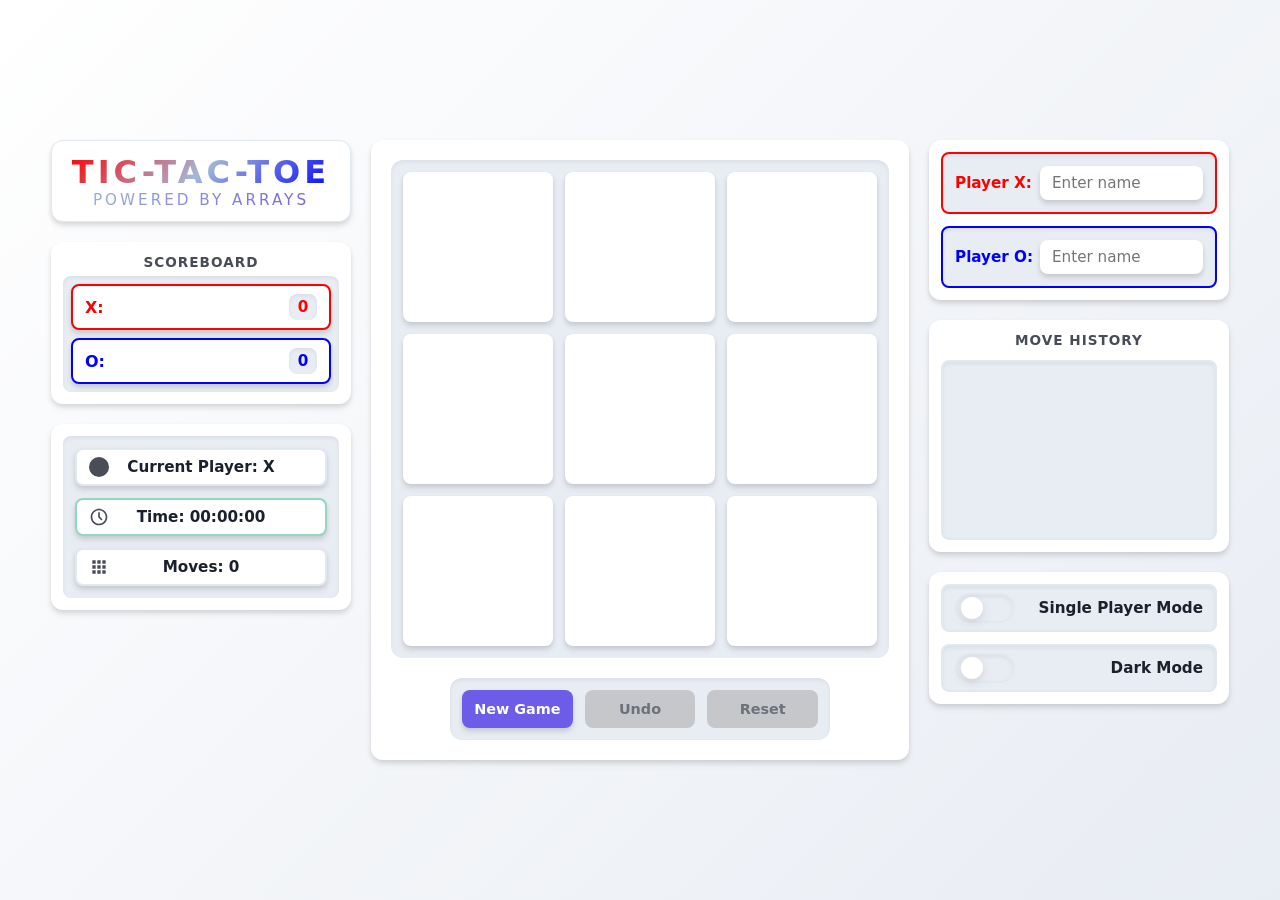
==== commit 79f99b48: "Add files via upload" ====
--- a/index.html
+++ b/index.html
@@ -1,43 +1,169 @@
 <!DOCTYPE html>
 <html lang="en">
 <head>
+    <!-- Basic meta tags for character encoding and responsive viewport -->
     <meta charset="UTF-8">
     <meta name="viewport" content="width=device-width, initial-scale=1.0">
-    <title>XO.array</title>
-    <link rel="icon" href="data:image/svg+xml,<svg xmlns='http://www.w3.org/2000/svg' viewBox='0 0 100 100'><text y='.9em' font-size='90'>⭕</text></svg>">
+    <title>XOXO.array</title>
+    <!-- Link to external stylesheet and favicon -->
     <link rel="stylesheet" href="styles.css">
+    <link rel="icon" href="data:image/svg+xml,<svg xmlns='http://www.w3.org/2000/svg' viewBox='0 0 24 24'><path d='M4 4h4v4H4V4zm6 0h4v4h-4V4zm6 0h4v4h-4V4zM4 10h4v4H4v-4zm6 0h4v4h-4v-4zm6 0h4v4h-4v-4zM4 16h4v4H4v-4zm6 0h4v4h-4V4zm6 0h4v4h-4V4z'/></svg>" type="image/svg+xml">
 </head>
 <body>
-    <button id="theme-toggle" class="theme-toggle">🌙</button>
+    <!-- Main container for the game layout -->
     <div class="container">
-        <div class="score-board">
-            <div class="player-score">
-                <h2 class="player-x">PLAYER X</h2>
-                <span id="x-score">0</span>
+        <!-- Left side: Title, Scoreboard, and Game Stats -->
+        <div class="left-panel">
+            <!-- Game title -->
+            <div class="title-container">
+                <h1>TIC-TAC-TOE</h1>
+                <p class="subtitle">Powered by Arrays</p>
             </div>
-            <div class="player-score">
-                <h2 class="player-o">PLAYER O</h2>
-                <span id="o-score">0</span>
+            <!-- Scoreboard section -->
+            <div class="score-board">
+                <h2 class="score-title">SCOREBOARD</h2>
+                <div class="score-container">
+                    <div class="score x-score">X: <span id="x-score">0</span></div>
+                    <div class="score o-score">O: <span id="o-score">0</span></div>
+                </div>
+            </div>
+            <!-- Game status information -->
+            <div class="game-status">
+                <div class="game-info">
+                    <div id="current-player">Current Player: X</div>
+                    <div id="timer">Time: 00:00:00</div>
+                    <div id="moves">Moves: 0</div>
+                </div>
             </div>
         </div>
 
-        <div class="game-board">
-            <div class="cell" data-index="0"></div>
-            <div class="cell" data-index="1"></div>
-            <div class="cell" data-index="2"></div>
-            <div class="cell" data-index="3"></div>
-            <div class="cell" data-index="4"></div>
-            <div class="cell" data-index="5"></div>
-            <div class="cell" data-index="6"></div>
-            <div class="cell" data-index="7"></div>
-            <div class="cell" data-index="8"></div>
+        <!-- Center: Main game area -->
+        <div class="game-area">
+            <!-- Game board grid (3x3) -->
+            <div class="game-board">
+                <!-- First row -->
+                <div class="board-row">
+                    <button class="cell" data-index="0"></button>
+                    <button class="cell" data-index="1"></button>
+                    <button class="cell" data-index="2"></button>
+                </div>
+                <!-- Second row -->
+                <div class="board-row">
+                    <button class="cell" data-index="3"></button>
+                    <button class="cell" data-index="4"></button>
+                    <button class="cell" data-index="5"></button>
+                </div>
+                <!-- Third row -->
+                <div class="board-row">
+                    <button class="cell" data-index="6"></button>
+                    <button class="cell" data-index="7"></button>
+                    <button class="cell" data-index="8"></button>
+                </div>
+            </div>
+
+            <!-- Game control buttons -->
+            <div class="game-controls">
+                <div class="control-buttons">
+                    <button id="new-game" class="control-btn">New Game</button>
+                    <button id="undo-move" class="control-btn" disabled>Undo</button>
+                    <button id="reset-stats" class="control-btn" disabled>Reset</button>
+                </div>
+            </div>
         </div>
 
-        <div class="button-group">
-            <button id="reset-button">New Game</button>
-            <button id="reset-all-button">Reset All</button>
+        <!-- Right side: Side panel with game information -->
+        <div class="side-panel">
+            <!-- Player name input fields -->
+            <div class="player-names">
+                <div class="player-input">
+                    <label for="player-x">Player X:</label>
+                    <input type="text" id="player-x" placeholder="Enter name">
+                </div>
+                <div class="player-input">
+                    <label for="player-o">Player O:</label>
+                    <input type="text" id="player-o" placeholder="Enter name">
+                </div>
+            </div>
+
+            <!-- Move history section -->
+            <div class="move-history">
+                <h2>Move History</h2>
+                <div id="history-text" class="history-container"></div>
+            </div>
+
+            <!-- Game mode toggles -->
+            <div class="game-mode">
+                <!-- Single player mode toggle -->
+                <div class="mode-switch">
+                    <label class="switch">
+                        <input type="checkbox" id="single-player-mode">
+                        <span class="slider"></span>
+                    </label>
+                    <span>Single Player Mode</span>
+                </div>
+                <!-- Dark mode toggle -->
+                <div class="mode-switch">
+                    <label class="switch">
+                        <input type="checkbox" id="theme-toggle">
+                        <span class="slider"></span>
+                    </label>
+                    <span>Dark Mode</span>
+                </div>
+            </div>
         </div>
     </div>
-    <script src="script.js"></script>
+
+    <!-- JavaScript files -->
+    <script src="game.js"></script>
+    <!-- Theme detection and initialization script -->
+    <script>
+        // Theme detection and initialization
+        const themeToggle = document.getElementById('theme-toggle');
+        const prefersDarkScheme = window.matchMedia('(prefers-color-scheme: dark)');
+
+        // Function to update theme based on dark mode preference
+        function updateTheme(isDark) {
+            if (isDark) {
+                document.documentElement.setAttribute('data-theme', 'dark');
+            } else {
+                document.documentElement.removeAttribute('data-theme');
+            }
+            themeToggle.checked = isDark;
+            localStorage.setItem('theme', isDark ? 'dark' : 'light');
+        }
+
+        // Initialize theme based on system preference or saved preference
+        function initializeTheme() {
+            const savedTheme = localStorage.getItem('theme');
+            if (savedTheme) {
+                updateTheme(savedTheme === 'dark');
+            } else {
+                updateTheme(prefersDarkScheme.matches);
+            }
+        }
+
+        // Listen for system theme changes
+        prefersDarkScheme.addListener((e) => {
+            if (!localStorage.getItem('theme')) {
+                updateTheme(e.matches);
+            }
+        });
+
+        // Listen for manual theme toggle
+        themeToggle.addEventListener('change', () => {
+            updateTheme(themeToggle.checked);
+        });
+
+        // Initialize theme on page load
+        document.addEventListener('DOMContentLoaded', initializeTheme);
+        initializeTheme();
+
+        // Update favicon based on current theme
+        function updateFavicon() {
+            const favicon = document.querySelector("link[rel='icon']");
+            favicon.href = "data:image/svg+xml,<svg xmlns='http://www.w3.org/2000/svg' viewBox='0 0 24 24'><path fill='%236C5CE7' d='M4 4h4v4H4V4zm6 0h4v4h-4V4zm6 0h4v4h-4V4zM4 10h4v4H4v-4zm6 0h4v4h-4v-4zm6 0h4v4h-4v-4zM4 16h4v4H4v-4zm6 0h4v4h-4V4zm6 0h4v4h-4V4z'/></svg>";
+        }
+        updateFavicon();
+    </script>
 </body>
 </html> 
--- a/styles.css
+++ b/styles.css
@@ -1,35 +1,47 @@
+/* Root CSS Variables - Light Theme */
 :root {
-    --x-color: #FF0000; /* Bright Red */
-    --o-color: #0000FF; /* Bright Blue */
-    --bg-color: #E8ECF3;
-    --frame-color: #FFFFFF;
-    --text-color: #1A202C;
-    --button-color: #6C5CE7;
-    --button-hover: #5D4ED6;
-    --accent-color: #93D7BE;
-    --border-color: #E2E8F0;
-    --shadow-color: rgba(108, 92, 231, 0.2);
-    --border-radius: 8px;
+    /* Color variables */
+    --x-color: #FF0000; /* Player X color (Bright Red) */
+    --o-color: #0000FF; /* Player O color (Bright Blue) */
+    --bg-color: #E8ECF3; /* Background color */
+    --frame-color: #FFFFFF; /* Component frame color */
+    --text-color: #1A202C; /* Main text color */
+    --button-color: #6C5CE7; /* Primary button color */
+    --button-hover: #5D4ED6; /* Button hover state */
+    --accent-color: #93D7BE; /* Accent highlights */
+    --border-color: #E2E8F0; /* Border elements */
+    --shadow-color: rgba(108, 92, 231, 0.2); /* Shadow color with opacity */
+    
+    /* Spacing variables for consistent layout */
+    --spacing-xs: 4px;
+    --spacing-sm: 8px;
+    --spacing-md: 12px;
+    --spacing-lg: 16px;
+    --spacing-xl: 20px;
+    
+    /* Border styling variables */
+    --border-width: 2px;
+    --border-radius: 12px;
+    --border-radius-sm: 8px;
+    --border-radius-lg: 16px;
+    
+    /* Shadow effects with layered depth */
+    --shadow-main: 0 4px 12px rgba(0, 0, 0, 0.08), 0 2px 4px rgba(0, 0, 0, 0.04);
+    --shadow-inner: inset 0 2px 4px rgba(0, 0, 0, 0.06);
+    --shadow-hover: 0 6px 15px rgba(0, 0, 0, 0.1), 0 3px 6px rgba(0, 0, 0, 0.05);
+    
+    /* Other visual effects */
+    --gradient-main: linear-gradient(135deg, var(--frame-color), var(--bg-color));
     --transition-main: all 0.3s ease;
-}
-
-* {
-    margin: 0;
-    padding: 0;
-    box-sizing: border-box;
-    font-family: system-ui, -apple-system, BlinkMacSystemFont, 'Segoe UI', Roboto, 'Helvetica Neue', Arial, sans-serif;
-}
-
-body {
-    background-color: var(--bg-color);
-    color: var(--text-color);
-    min-height: 100vh;
-    display: flex;
-    justify-content: center;
-    align-items: center;
-}
-
-body.dark-mode {
+    
+    /* Standardized shadow system */
+    --shadow-raised: 0 4px 6px rgba(0, 0, 0, 0.1), 0 2px 4px rgba(0, 0, 0, 0.06);
+    --shadow-inset: inset 0 2px 4px rgba(0, 0, 0, 0.06);
+    --shadow-hover: 0 6px 12px rgba(0, 0, 0, 0.12), 0 3px 6px rgba(0, 0, 0, 0.08);
+}
+
+/* Dark Theme Variables */
+[data-theme="dark"] {
     --bg-color: #0F172A;
     --frame-color: #1E293B;
     --text-color: #F8FAFC;
@@ -38,142 +50,966 @@
     --accent-color: #475569;
     --border-color: #334155;
     --shadow-color: rgba(0, 0, 0, 0.3);
-}
-
+    --shadow-main: 0 8px 20px var(--shadow-color);
+    --shadow-inner: inset 0 2px 4px rgba(255, 255, 255, 0.05);
+    --gradient-main: linear-gradient(135deg, var(--frame-color), var(--bg-color));
+    
+    /* Dark theme shadow adjustments */
+    --shadow-raised: 0 4px 6px rgba(0, 0, 0, 0.25), 0 2px 4px rgba(0, 0, 0, 0.15);
+    --shadow-inset: inset 0 2px 4px rgba(0, 0, 0, 0.2);
+    --shadow-hover: 0 6px 12px rgba(0, 0, 0, 0.3), 0 3px 6px rgba(0, 0, 0, 0.2);
+}
+
+/* Global Reset and Base Styles */
+* {
+    margin: 0;
+    padding: 0;
+    box-sizing: border-box;
+    font-family: system-ui, -apple-system, BlinkMacSystemFont, 'Segoe UI', Roboto, 'Helvetica Neue', Arial, sans-serif;
+}
+
+/* Body Layout */
+body {
+    background: var(--gradient-main);
+    min-height: 100vh;
+    display: flex;
+    justify-content: center;
+    align-items: center;
+    padding: 20px;
+    color: var(--text-color);
+}
+
+/* Main Container Layout */
 .container {
-    padding: 2rem;
+    display: flex;
+    gap: var(--spacing-xl);
+    padding: var(--spacing-xl);
+}
+
+/* Left Panel Layout */
+.left-panel {
+    display: flex;
+    flex-direction: column;
+    gap: var(--spacing-xl);
+    width: 300px;
+}
+
+/* Main Game Area Styling */
+.game-area {
+    flex: 1;
+    background-color: var(--frame-color);
+    padding: var(--spacing-xl);
+    border-radius: var(--border-radius);
+    box-shadow: var(--shadow-raised);
+    display: flex;
+    flex-direction: column;
+    align-items: center;
+    gap: var(--spacing-xl);
+    min-width: 0;
+}
+
+/* Side Panel Layout */
+.side-panel {
+    width: 300px;
+    display: flex;
+    flex-direction: column;
+    gap: var(--spacing-xl);
+    position: sticky;
+    top: var(--container-padding);
+}
+
+/* Title and Scoreboard Styling */
+.title-container, .score-board {
+    background: var(--frame-color);
+    border-radius: var(--border-radius);
+    padding: var(--spacing-md);
+    box-shadow: var(--shadow-raised);
+    width: 100%;
+}
+
+/* Common Panel Styling */
+.game-status, .move-history, .player-names {
+    background: var(--frame-color);
+    border-radius: var(--border-radius);
+    padding: var(--spacing-md);
+    box-shadow: var(--shadow-raised);
+}
+
+/* Game Title Section */
+.title-container {
     text-align: center;
-}
-
+    position: relative;
+    padding: var(--spacing-md) var(--spacing-lg);
+    margin: 0 auto;
+    background: var(--frame-color);
+    border-radius: var(--border-radius);
+    box-shadow: var(--shadow-raised);
+    width: 100%;
+    border: 1px solid var(--border-color);
+}
+
+/* Main Title Styling */
+h1 {
+    font-size: min(2.0em, 5vw);
+    font-weight: 900;
+    text-transform: uppercase;
+    margin: 0;
+    padding: 0;
+    letter-spacing: min(4px, 0.5vw);
+    white-space: nowrap;
+    background: linear-gradient(135deg, 
+        var(--x-color) 0%, 
+        #A3B8D9 50%, 
+        var(--o-color) 100%
+    );
+    -webkit-background-clip: text;
+    background-clip: text;
+    -webkit-text-fill-color: transparent;
+    line-height: 1.2;
+}
+
+/* Subtitle Styling */
+.subtitle {
+    font-size: min(0.95em, 3vw);
+    font-weight: 500;
+    background: linear-gradient(135deg, #A3B8D9, var(--button-color));
+    -webkit-background-clip: text;
+    background-clip: text;
+    -webkit-text-fill-color: transparent;
+    letter-spacing: min(3px, 0.3vw);
+    text-transform: uppercase;
+    white-space: nowrap;
+}
+
+/* Dark Theme Title Adjustments */
+[data-theme="dark"] h1 {
+    background: linear-gradient(135deg, 
+        var(--x-color) 0%, 
+        #A3B8D9 50%, 
+        var(--o-color) 100%
+    );
+    -webkit-background-clip: text;
+    background-clip: text;
+    -webkit-text-fill-color: transparent;
+}
+
+[data-theme="dark"] .subtitle {
+    background: linear-gradient(135deg, #A3B8D9, var(--button-color));
+    -webkit-background-clip: text;
+    background-clip: text;
+    -webkit-text-fill-color: transparent;
+}
+
+/* Player Info Section */
+.player-info {
+    display: flex;
+    flex-direction: column;
+    gap: var(--panel-gap);
+    width: 100%;
+    max-width: 380px;
+    align-items: center;
+}
+
+/* Player Names Input Section */
+.player-names {
+    display: flex;
+    flex-direction: column;
+    gap: var(--spacing-md);
+    padding: var(--spacing-md);
+    background: var(--frame-color);
+    border-radius: var(--border-radius);
+    box-shadow: var(--shadow-main);
+}
+
+/* Player Input Field Container */
+.player-input {
+    display: flex;
+    align-items: center;
+    padding: var(--spacing-md);
+    background: var(--bg-color);
+    border-radius: var(--border-radius-sm);
+    box-shadow: var(--shadow-inset);
+    border: 2px solid transparent;
+    transition: var(--transition-main);
+}
+
+/* Player X Input Styling */
+.player-input:first-child {
+    border-color: var(--x-color);
+}
+
+/* Player O Input Styling */
+.player-input:last-child {
+    border-color: var(--o-color);
+}
+
+/* Input Labels */
+.player-input label {
+    white-space: nowrap;
+    font-weight: 600;
+    min-width: 85px;
+    font-size: 0.95em;
+}
+
+/* Player X Label Color */
+.player-input:first-child label {
+    color: var(--x-color);
+}
+
+/* Player O Label Color */
+.player-input:last-child label {
+    color: var(--o-color);
+}
+
+/* Input Field Styling */
+.player-input input {
+    flex: 1;
+    padding: var(--spacing-sm) var(--spacing-md);
+    border: none;
+    border-radius: var(--border-radius-sm);
+    outline: none;
+    transition: var(--transition-main);
+    background-color: var(--frame-color);
+    color: var(--text-color);
+    font-size: 0.95em;
+    min-width: 0;
+    box-shadow: var(--shadow-main);
+}
+
+/* Input Focus States */
+.player-input input:focus {
+    box-shadow: 0 0 0 2px var(--button-color);
+}
+
+.player-input:first-child input:focus {
+    box-shadow: 0 0 0 2px var(--x-color);
+}
+
+.player-input:last-child input:focus {
+    box-shadow: 0 0 0 2px var(--o-color);
+}
+
+/* Scoreboard Styles */
 .score-board {
-    display: flex;
+    background: var(--frame-color);
+    border-radius: var(--border-radius);
+    padding: var(--spacing-md);
+    box-shadow: var(--shadow-raised);
+    width: 100%;
+    max-width: 380px;
+}
+
+.score-title {
+    text-align: center;
+    font-size: 0.85em;
+    font-weight: 600;
+    margin-bottom: 6px;
+    letter-spacing: 1px;
+    color: var(--text-color);
+    opacity: 0.8;
+    text-transform: uppercase;
+}
+
+.score-container {
+    display: flex;
+    flex-direction: column;
+    gap: var(--spacing-sm);
+    background: var(--bg-color);
+    padding: var(--spacing-sm);
+    border-radius: var(--border-radius-sm);
+    box-shadow: var(--shadow-inset);
+}
+
+.score {
+    padding: var(--spacing-sm) var(--spacing-md);
+    border-radius: var(--border-radius-sm);
+    font-size: 16px;
+    font-weight: bold;
+    text-align: center;
+    transition: var(--transition-main);
+    background: #FFFFFF;
+    box-shadow: var(--shadow-main);
+    display: flex;
+    align-items: center;
+    justify-content: space-between;
+    gap: var(--spacing-md);
+    border: 2px solid;
+}
+
+.score span {
+    background: var(--bg-color);
+    padding: var(--spacing-xs) var(--spacing-sm);
+    border-radius: var(--border-radius-sm);
+    min-width: 28px;
+    font-size: 0.95em;
+    box-shadow: var(--shadow-inner);
+}
+
+.x-score {
+    color: var(--x-color);
+    border-color: var(--x-color);
+}
+
+.o-score {
+    color: var(--o-color);
+    border-color: var(--o-color);
+}
+
+.x-score:hover, .o-score:hover {
+    transform: translateY(-1px);
+    box-shadow: var(--shadow-hover);
+}
+
+/* Game Board */
+.game-board {
+    display: flex;
+    flex-direction: column;
+    gap: var(--spacing-md);
+    width: 100%;
+    max-width: 500px;
+    padding: var(--spacing-md);
+    background: var(--bg-color);
+    border-radius: var(--border-radius);
+    box-shadow: var(--shadow-inset);
+}
+
+.board-row {
+    display: flex;
+    gap: var(--spacing-md);
     justify-content: center;
-    gap: 4rem;
-    margin-bottom: 2rem;
-}
-
-.player-score {
-    padding: 1rem;
-}
-
-.player-x {
+}
+
+.cell {
+    width: 150px;
+    height: 150px;
+    border: none;
+    background-color: var(--frame-color);
+    border-radius: var(--border-radius-sm);
+    font-size: 48px;
+    font-weight: bold;
+    cursor: pointer;
+    transition: var(--transition-main);
+    box-shadow: var(--shadow-main);
+}
+
+.cell:hover {
+    transform: translateY(-2px);
+    box-shadow: var(--shadow-hover);
+    background-color: #FFFFFF;
+    border: 2px solid var(--button-color);
+}
+
+.cell.x {
     color: var(--x-color);
-}
-
-.player-o {
+    background: linear-gradient(135deg, #FFE8E8, #FFF);
+    border: 2px solid var(--x-color);
+}
+
+.cell.o {
     color: var(--o-color);
-}
-
-#x-score, #o-score {
-    font-size: 2rem;
-    font-weight: bold;
-    display: block;
-    margin-top: 0.5rem;
-}
-
-.game-board {
+    background: linear-gradient(135deg, #E8FFF8, #FFF);
+    border: 2px solid var(--o-color);
+}
+
+/* Game Controls */
+.game-controls {
+    width: 100%;
+    max-width: 380px;
+    padding: var(--spacing-md);
+    background: var(--bg-color);
+    border-radius: var(--border-radius);
+    box-shadow: var(--shadow-inset);
+}
+
+.control-buttons {
     display: grid;
     grid-template-columns: repeat(3, 1fr);
-    gap: 0.5rem;
-    margin: 2rem auto;
-    max-width: 400px;
-}
-
-.cell {
-    background-color: var(--frame-color);
-    aspect-ratio: 1;
-    display: flex;
-    justify-content: center;
-    align-items: center;
-    font-size: 2.5rem;
-    font-weight: bold;
-    cursor: pointer;
-    transition: background-color 0.3s ease;
-    border-radius: var(--border-radius);
-}
-
-.cell:hover {
-    background-color: var(--button-hover);
-}
-
-.cell.x {
-    color: #E74C3C;
-}
-
-.cell.o {
-    color: #2ECC71;
-}
-
-.button-group {
-    display: flex;
-    gap: 1rem;
-    justify-content: center;
-    margin-top: 2rem;
-}
-
-#reset-button,
-#reset-all-button {
-    background-color: var(--frame-color);
-    color: var(--text-color);
+    gap: var(--spacing-md);
+    width: 100%;
+}
+
+.control-btn {
+    padding: var(--spacing-sm) var(--spacing-md);
     border: none;
-    padding: 1rem 2rem;
-    font-size: 1rem;
-    font-weight: bold;
-    cursor: pointer;
-    transition: background-color 0.3s ease;
-    border-radius: var(--border-radius);
-}
-
-#reset-button:hover,
-#reset-all-button:hover {
-    background-color: var(--button-hover);
-}
-
-/* Animation for winning cells */
-@keyframes winner {
-    0% { transform: scale(1); }
-    50% { transform: scale(1.1); }
-    100% { transform: scale(1); }
-}
-
-.winner {
-    animation: winner 0.5s ease-in-out;
-}
-
-.theme-toggle {
-    position: absolute;
-    top: 20px;
-    right: 20px;
-    width: 40px;
-    height: 40px;
-    border-radius: 50%;
-    border: 2px solid var(--border-color);
-    background-color: var(--frame-color);
-    color: var(--text-color);
+    border-radius: var(--border-radius-sm);
+    background-color: var(--button-color);
+    color: white;
+    font-weight: 600;
     cursor: pointer;
     transition: var(--transition-main);
+    box-shadow: var(--shadow-main);
+    width: 100%;
+    text-align: center;
+    white-space: nowrap;
+    font-size: 0.9em;
+    height: 38px;
     display: flex;
     align-items: center;
     justify-content: center;
-    box-shadow: 0 2px 5px rgba(0, 0, 0, 0.1);
-}
-
-.theme-toggle::before {
-    content: "☀️";
-    font-size: 20px;
+}
+
+.control-btn:nth-child(2), .control-btn:nth-child(3) {
+    background-color: var(--accent-color);
+    color: var(--text-color);
+}
+
+.control-btn:nth-child(2):hover:not(:disabled),
+.control-btn:nth-child(3):hover:not(:disabled) {
+    background: var(--accent-color);
+    opacity: 0.9;
+}
+
+.control-btn:hover:not(:disabled) {
+    transform: translateY(-2px);
+    box-shadow: var(--shadow-hover);
+    background: var(--button-hover);
+}
+
+.control-btn:disabled {
+    background: #B0B0B0; /* Gray color for disabled state */
+    cursor: not-allowed;
+    transform: none;
+    box-shadow: none;
+    opacity: 0.6;
+}
+
+/* Game Info */
+.game-info {
+    display: grid;
+    grid-template-columns: 1fr;
+    gap: var(--spacing-md);
+    padding: var(--spacing-md);
+    background: var(--bg-color);
+    border-radius: var(--border-radius-sm);
+    box-shadow: var(--shadow-inset);
+}
+
+#current-player, #timer, #moves {
+    padding: var(--spacing-md);
+    border-radius: var(--border-radius-sm);
+    background: var(--frame-color);
+    box-shadow: var(--shadow-main);
+    font-weight: 600;
+    color: var(--text-color);
     transition: var(--transition-main);
-}
-
-body.dark-mode .theme-toggle::before {
-    content: "🌙";
-}
-
-.theme-toggle:hover {
-    transform: scale(1.1);
+    font-size: 0.95em;
+    text-align: center;
+    height: 38px;
+    display: flex;
+    align-items: center;
+    justify-content: center;
+    gap: var(--spacing-md);
+    border: 2px solid var(--border-color);
+    position: relative;
+}
+
+#current-player::before {
+    content: "";
+    width: 20px;
+    height: 20px;
+    background-color: var(--button-color);
+    border-radius: 50%;
+    opacity: 0.8;
+    position: absolute;
+    left: var(--spacing-md);
+}
+
+#timer::before {
+    content: "";
+    width: 20px;
+    height: 20px;
+    background: var(--button-color);
+    -webkit-mask: url('data:image/svg+xml,<svg xmlns="http://www.w3.org/2000/svg" viewBox="0 0 24 24"><path d="M12 2C6.5 2 2 6.5 2 12s4.5 10 10 10 10-4.5 10-10S17.5 2 12 2zm0 18c-4.4 0-8-3.6-8-8s3.6-8 8-8 8 3.6 8 8-3.6 8-8 8zm1-8.5V7c0-.6-.4-1-1-1s-1 .4-1 1v5c0 .3.1.5.3.7l3 3c.2.2.4.3.7.3.3 0 .5-.1.7-.3.4-.4.4-1 0-1.4L13 11.5z"/></svg>') center/contain;
+    mask: url('data:image/svg+xml,<svg xmlns="http://www.w3.org/2000/svg" viewBox="0 0 24 24"><path d="M12 2C6.5 2 2 6.5 2 12s4.5 10 10 10 10-4.5 10-10S17.5 2 12 2zm0 18c-4.4 0-8-3.6-8-8s3.6-8 8-8 8 3.6 8 8-3.6 8-8 8zm1-8.5V7c0-.6-.4-1-1-1s-1 .4-1 1v5c0 .3.1.5.3.7l3 3c.2.2.4.3.7.3.3 0 .5-.1.7-.3.4-.4.4-1 0-1.4L13 11.5z"/></svg>') center/contain;
+    opacity: 0.8;
+    position: absolute;
+    left: var(--spacing-md);
+}
+
+#moves::before {
+    content: "";
+    width: 20px;
+    height: 20px;
+    background: var(--button-color);
+    -webkit-mask: url('data:image/svg+xml,<svg xmlns="http://www.w3.org/2000/svg" viewBox="0 0 24 24"><path d="M4 4h4v4H4V4zm6 0h4v4h-4V4zm6 0h4v4h-4V4zM4 10h4v4H4v-4zm6 0h4v4h-4v-4zm6 0h4v4h-4v-4zM4 16h4v4H4v-4zm6 0h4v4h-4v-4zm6 0h4v4h-4v-4z"/></svg>') center/contain;
+    mask: url('data:image/svg+xml,<svg xmlns="http://www.w3.org/2000/svg" viewBox="0 0 24 24"><path d="M4 4h4v4H4V4zm6 0h4v4h-4V4zm6 0h4v4h-4V4zM4 10h4v4H4v-4zm6 0h4v4h-4v-4zm6 0h4v4h-4v-4zM4 16h4v4H4v-4zm6 0h4v4h-4v-4zm6 0h4v4h-4v-4z"/></svg>') center/contain;
+    opacity: 0.8;
+    position: absolute;
+    left: var(--spacing-md);
+}
+
+#current-player.x-turn::before {
+    background-color: var(--x-color);
+    opacity: 1;
+}
+
+#current-player.o-turn::before {
+    background-color: var(--o-color);
+    opacity: 1;
+}
+
+/* Dark mode adjustments */
+[data-theme="dark"] #current-player,
+[data-theme="dark"] #timer,
+[data-theme="dark"] #moves {
+    background: var(--bg-color);
+    border-color: var(--border-color);
+}
+
+[data-theme="dark"] #current-player.x-turn {
+    border-color: var(--x-color);
+}
+
+[data-theme="dark"] #current-player.o-turn {
+    border-color: var(--o-color);
+}
+
+/* Move History */
+.move-history h2 {
+    color: var(--text-color);
+    margin-bottom: 10px;
+    text-align: center;
+    font-size: 0.85em;
+    font-weight: 600;
+    letter-spacing: 1px;
+    text-transform: uppercase;
+    opacity: 0.8;
+}
+
+.history-container {
+    height: 180px;
+    overflow-y: auto;
+    padding: var(--spacing-md);
+    background: var(--bg-color);
+    border-radius: var(--border-radius-sm);
+    box-shadow: var(--shadow-inset);
+    margin-top: var(--spacing-md);
+    white-space: pre-line;
+    line-height: 1.5;
+    font-size: 0.9em;
+    min-height: 180px;
+    border: 2px solid var(--border-color);
+}
+
+/* Switch Styles */
+.switch {
+    position: relative;
+    display: inline-block;
+    width: 60px;
+    height: 30px;
+}
+
+.switch input {
+    opacity: 0;
+    width: 0;
+    height: 0;
+}
+
+.slider {
+    position: absolute;
+    cursor: pointer;
+    top: 0;
+    left: 0;
+    right: 0;
+    bottom: 0;
+    background: var(--bg-color);
+    transition: .4s;
+    border-radius: 34px;
+    box-shadow: var(--shadow-inner);
+    border: 2px solid var(--border-color);
+}
+
+.slider:before {
+    position: absolute;
+    content: "";
+    height: 22px;
+    width: 22px;
+    left: 4px;
+    background: var(--frame-color);
+    transition: .4s;
+    border-radius: 50%;
+    box-shadow: var(--shadow-main);
+    font-size: 16px;
+    text-align: center;
+    line-height: 22px;
+    top: 50%;
+    transform: translateY(-50%);
+}
+
+input:checked + .slider {
+    background: linear-gradient(135deg, var(--button-color), var(--button-hover));
     border-color: var(--button-color);
-    background-color: var(--frame-color);
-}
-
-body.dark-mode .theme-toggle {
-    background-color: var(--frame-color);
+}
+
+input:checked + .slider:before {
+    transform: translate(26px, -50%);
+    content: "";
+}
+
+/* Responsive Design */
+@media (max-width: 1024px) {
+    .container {
+        flex-direction: column;
+        align-items: center;
+        gap: var(--spacing-lg);
+        padding: var(--spacing-lg);
+    }
+    
+    .side-panel, .game-area {
+        width: 100%;
+        max-width: 380px;
+    }
+}
+
+@media (max-width: 768px) {
+    .container {
+        padding: var(--spacing-md);
+        gap: var(--spacing-md);
+    }
+
+    .title-container {
+        padding: var(--spacing-sm) var(--spacing-md);
+    }
+
+    h1 {
+        font-size: 2em;
+        letter-spacing: 3px;
+    }
+
+    .subtitle {
+        font-size: 0.9em;
+        letter-spacing: 1.5px;
+    }
+
+    .cell {
+        width: 80px;
+        height: 80px;
+        font-size: 32px;
+    }
+
+    .control-btn {
+        height: 34px;
+        font-size: 0.85em;
+    }
+
+    .history-container {
+        height: 150px;
+        min-height: 150px;
+    }
+}
+
+@media (max-width: 480px) {
+    .cell {
+        width: 70px;
+        height: 70px;
+        font-size: 28px;
+    }
+
+    .control-buttons {
+        grid-template-columns: 1fr;
+    }
+
+    .score {
+        font-size: 14px;
+    }
+
+    #current-player, #timer, #moves {
+        font-size: 0.85em;
+        height: 34px;
+    }
+
+    h1 {
+        font-size: 1.8em;
+        letter-spacing: 2px;
+    }
+
+    .subtitle {
+        font-size: 0.8em;
+        letter-spacing: 1px;
+    }
+}
+
+/* Touch device optimizations */
+@media (hover: none) {
+    .cell:hover {
+        transform: none;
+        box-shadow: var(--shadow-main);
+    }
+
+    .control-btn:hover:not(:disabled) {
+        transform: none;
+    }
+}
+
+.theme-switch {
+    display: flex;
+    align-items: center;
+    gap: 10px;
+    margin-bottom: 10px;
+}
+
+.theme-switch span {
+    color: var(--text-color);
+    font-size: 14px;
+}
+
+/* Dark mode specific overrides */
+[data-theme="dark"] .cell {
+    background-color: #334155;
+}
+
+[data-theme="dark"] .cell:hover {
+    background-color: #475569;
+}
+
+[data-theme="dark"] .cell.x {
+    background: linear-gradient(135deg, rgba(255, 0, 0, 0.15), #334155);
+}
+
+[data-theme="dark"] .cell.o {
+    background: linear-gradient(135deg, rgba(0, 0, 255, 0.15), #334155);
+}
+
+[data-theme="dark"] .player-input input {
+    background-color: #334155;
+    border-color: #475569;
+    color: #F8FAFC;
+}
+
+[data-theme="dark"] .player-input input:hover,
+[data-theme="dark"] .player-input input:focus {
+    background-color: #475569;
+    border-color: var(--button-color);
+}
+
+[data-theme="dark"] .history-container {
+    background-color: #334155;
+    color: #F8FAFC;
+}
+
+[data-theme="dark"] h1 {
+    background: linear-gradient(135deg, 
+        var(--x-color) 0%, 
+        #A3B8D9 50%, 
+        var(--o-color) 100%
+    );
+    -webkit-background-clip: text;
+    background-clip: text;
+    -webkit-text-fill-color: transparent;
+}
+
+[data-theme="dark"] .game-info {
+    background-color: #1E293B;
+}
+
+[data-theme="dark"] #current-player,
+[data-theme="dark"] #timer {
+    background-color: #334155;
+    border-color: #475569;
+    color: #F8FAFC;
+}
+
+[data-theme="dark"] .score {
+    background-color: #334155;
+}
+
+[data-theme="dark"] .score span {
+    background: linear-gradient(135deg, #475569, #334155);
+    color: #F8FAFC;
+}
+
+.game-status {
+    display: flex;
+    flex-direction: column;
+    gap: var(--spacing-md);
+    padding: var(--spacing-md);
+    background: var(--frame-color);
+    border-radius: var(--border-radius);
+    box-shadow: var(--shadow-main);
+}
+
+.game-info {
+    display: flex;
+    flex-direction: column;
+    gap: var(--spacing-md);
+    padding: var(--spacing-md);
+    background: var(--bg-color);
+    border-radius: var(--border-radius-sm);
+    box-shadow: var(--shadow-inner);
+}
+
+.game-mode {
+    background: var(--frame-color);
+    border-radius: var(--border-radius);
+    padding: var(--spacing-md);
+    box-shadow: var(--shadow-main);
+    display: flex;
+    flex-direction: column;
+    gap: var(--spacing-md);
+}
+
+.mode-switch {
+    display: flex;
+    align-items: center;
+    justify-content: space-between;
+    padding: var(--spacing-md);
+    background: var(--bg-color);
+    border-radius: var(--border-radius-sm);
+    box-shadow: var(--shadow-inset);
+    color: var(--text-color);
+    font-weight: 600;
+    font-size: 0.95em;
+    position: relative;
+    overflow: hidden;
+    border: 2px solid var(--border-color);
+    height: 48px;
+}
+
+[data-theme="dark"] .mode-switch {
+    background: var(--bg-color);
+    border-color: var(--button-color);
+    color: var(--text-color);
+}
+
+#current-player, #timer {
+    padding: var(--spacing-md);
+    border-radius: var(--border-radius-sm);
+    background: var(--frame-color);
+    box-shadow: var(--shadow-main);
+    font-weight: 600;
+    color: var(--text-color);
+    transition: var(--transition-main);
+    font-size: 0.95em;
+    text-align: center;
+    height: 38px;
+    display: flex;
+    align-items: center;
+    justify-content: center;
+    border: 2px solid var(--border-color);
+}
+
+#current-player.x-turn {
+    border-color: var(--x-color);
+    color: var(--x-color);
+}
+
+#current-player.o-turn {
+    border-color: var(--o-color);
+    color: var(--o-color);
+}
+
+#timer {
+    border-color: var(--accent-color);
+    color: var(--text-color);
+}
+
+/* Dark mode adjustments */
+[data-theme="dark"] .mode-switch {
+    background: var(--bg-color);
+    border-color: var(--button-color);
+}
+
+[data-theme="dark"] #current-player,
+[data-theme="dark"] #timer {
+    background: var(--bg-color);
+    color: var(--text-color);
+}
+
+[data-theme="dark"] #current-player.x-turn {
+    color: var(--x-color);
+}
+
+[data-theme="dark"] #current-player.o-turn {
+    color: var(--o-color);
+}
+
+/* Dark mode adjustments */
+[data-theme="dark"] .mode-switch,
+[data-theme="dark"] #current-player,
+[data-theme="dark"] #timer,
+[data-theme="dark"] .history-container {
+    background: var(--bg-color);
+    border-color: var(--border-color);
+}
+
+[data-theme="dark"] .slider {
+    background: var(--bg-color);
+    border-color: var(--border-color);
+}
+
+#current-player::before, #timer::before, #moves::before {
+    background-color: var(--text-color);
+}
+
+[data-theme="dark"] .subtitle {
+    background: linear-gradient(135deg, #6366F1, #475569);
+    -webkit-background-clip: text;
+    background-clip: text;
+    -webkit-text-fill-color: transparent;
+}
+
+/* Dark mode title adjustments */
+[data-theme="dark"] h1 {
+    background: linear-gradient(135deg, 
+        var(--x-color) 0%, 
+        #A3B8D9 50%, 
+        var(--o-color) 100%
+    );
+    -webkit-background-clip: text;
+    background-clip: text;
+    -webkit-text-fill-color: transparent;
+}
+
+[data-theme="dark"] .subtitle {
+    background: linear-gradient(135deg, #A3B8D9, var(--button-color));
+    -webkit-background-clip: text;
+    background-clip: text;
+    -webkit-text-fill-color: transparent;
+}
+
+/* Main containers - raised effect */
+.title-container,
+.game-status,
+.move-history,
+.player-names,
+.game-mode,
+.score-board {
+    box-shadow: var(--shadow-raised);
+}
+
+/* Inner elements - inset effect */
+.game-board,
+.game-controls,
+.game-info,
+.history-container,
+.score-container,
+.player-input,
+.mode-switch {
+    box-shadow: var(--shadow-inset);
+}
+
+/* Interactive elements - raised with hover effect */
+.cell,
+.control-btn,
+.score {
+    box-shadow: var(--shadow-raised);
+    transition: var(--transition-main);
+}
+
+.cell:hover,
+.control-btn:hover:not(:disabled),
+.score:hover {
+    box-shadow: var(--shadow-hover);
+}
+
+/* Input fields - subtle raised effect */
+.player-input input {
+    box-shadow: var(--shadow-raised);
+}
+
+/* Game info elements - raised effect */
+#current-player,
+#timer,
+#moves {
+    box-shadow: var(--shadow-raised);
 } 
